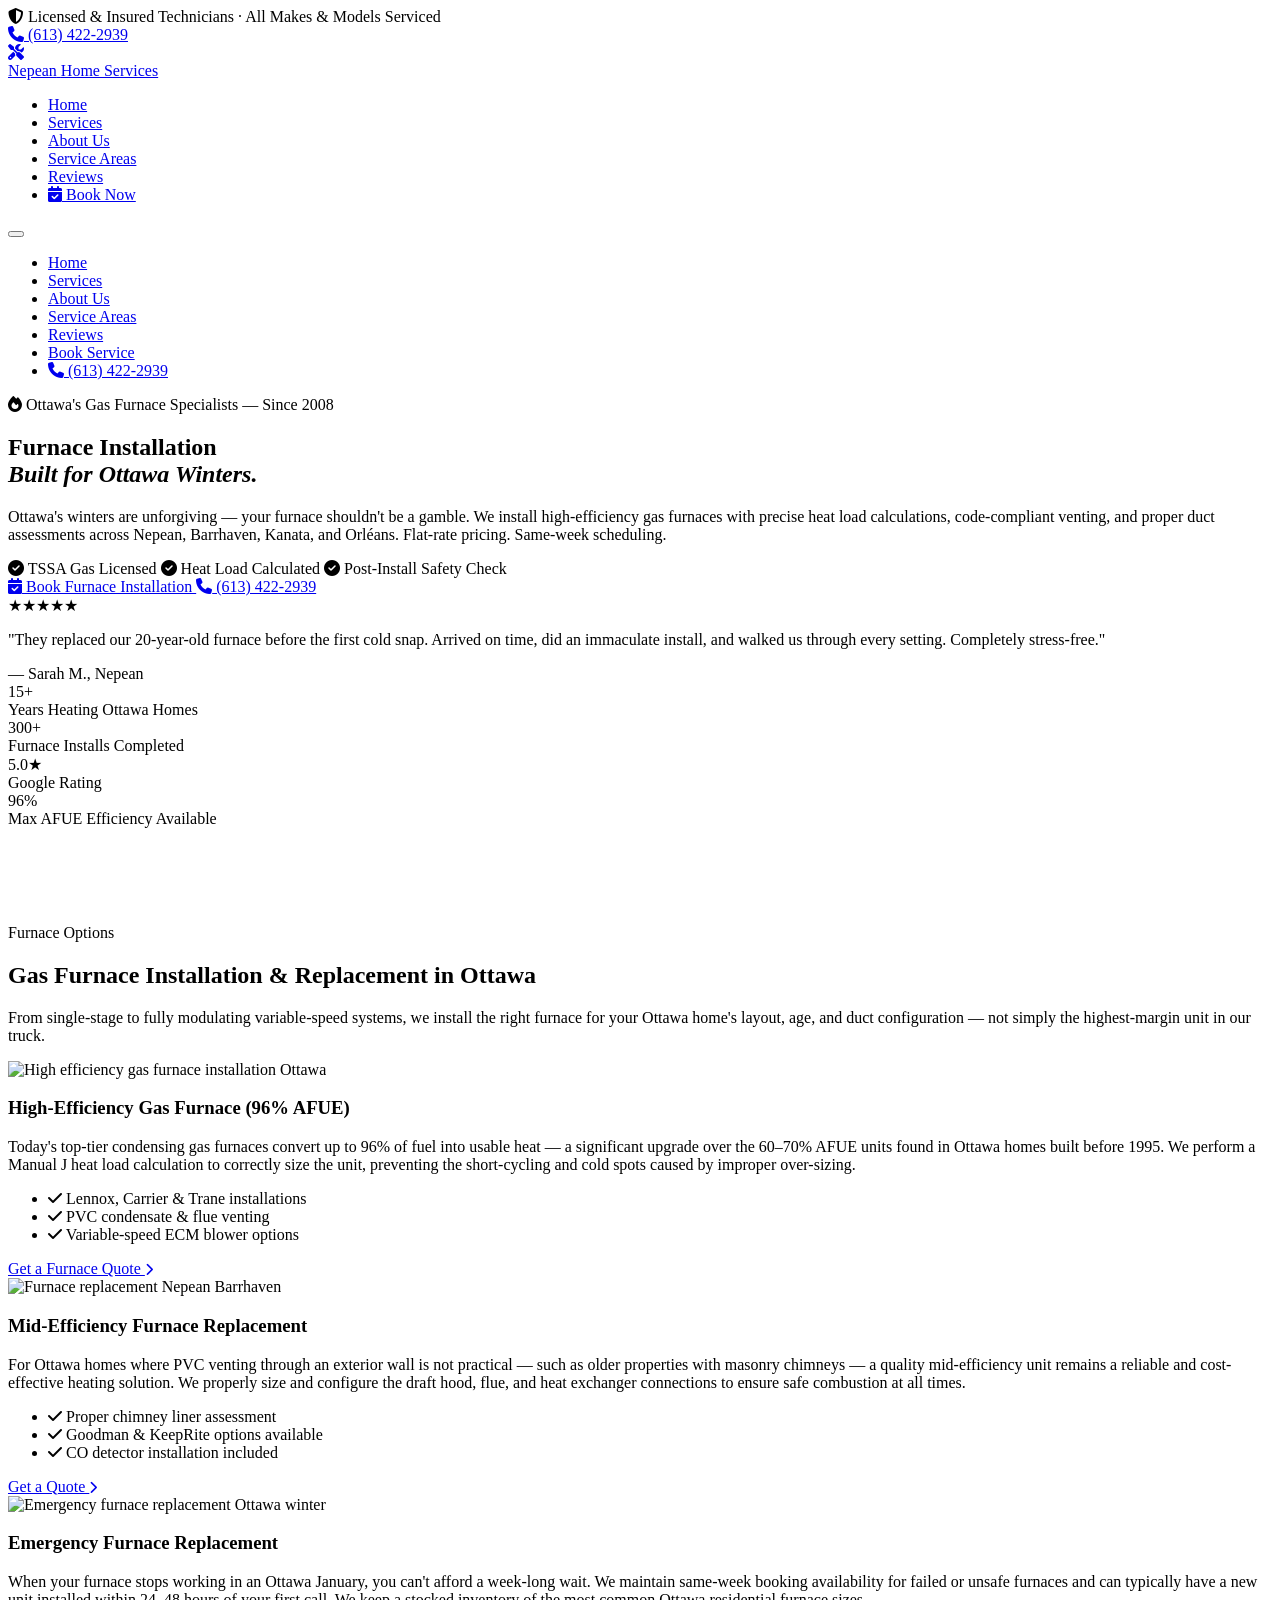
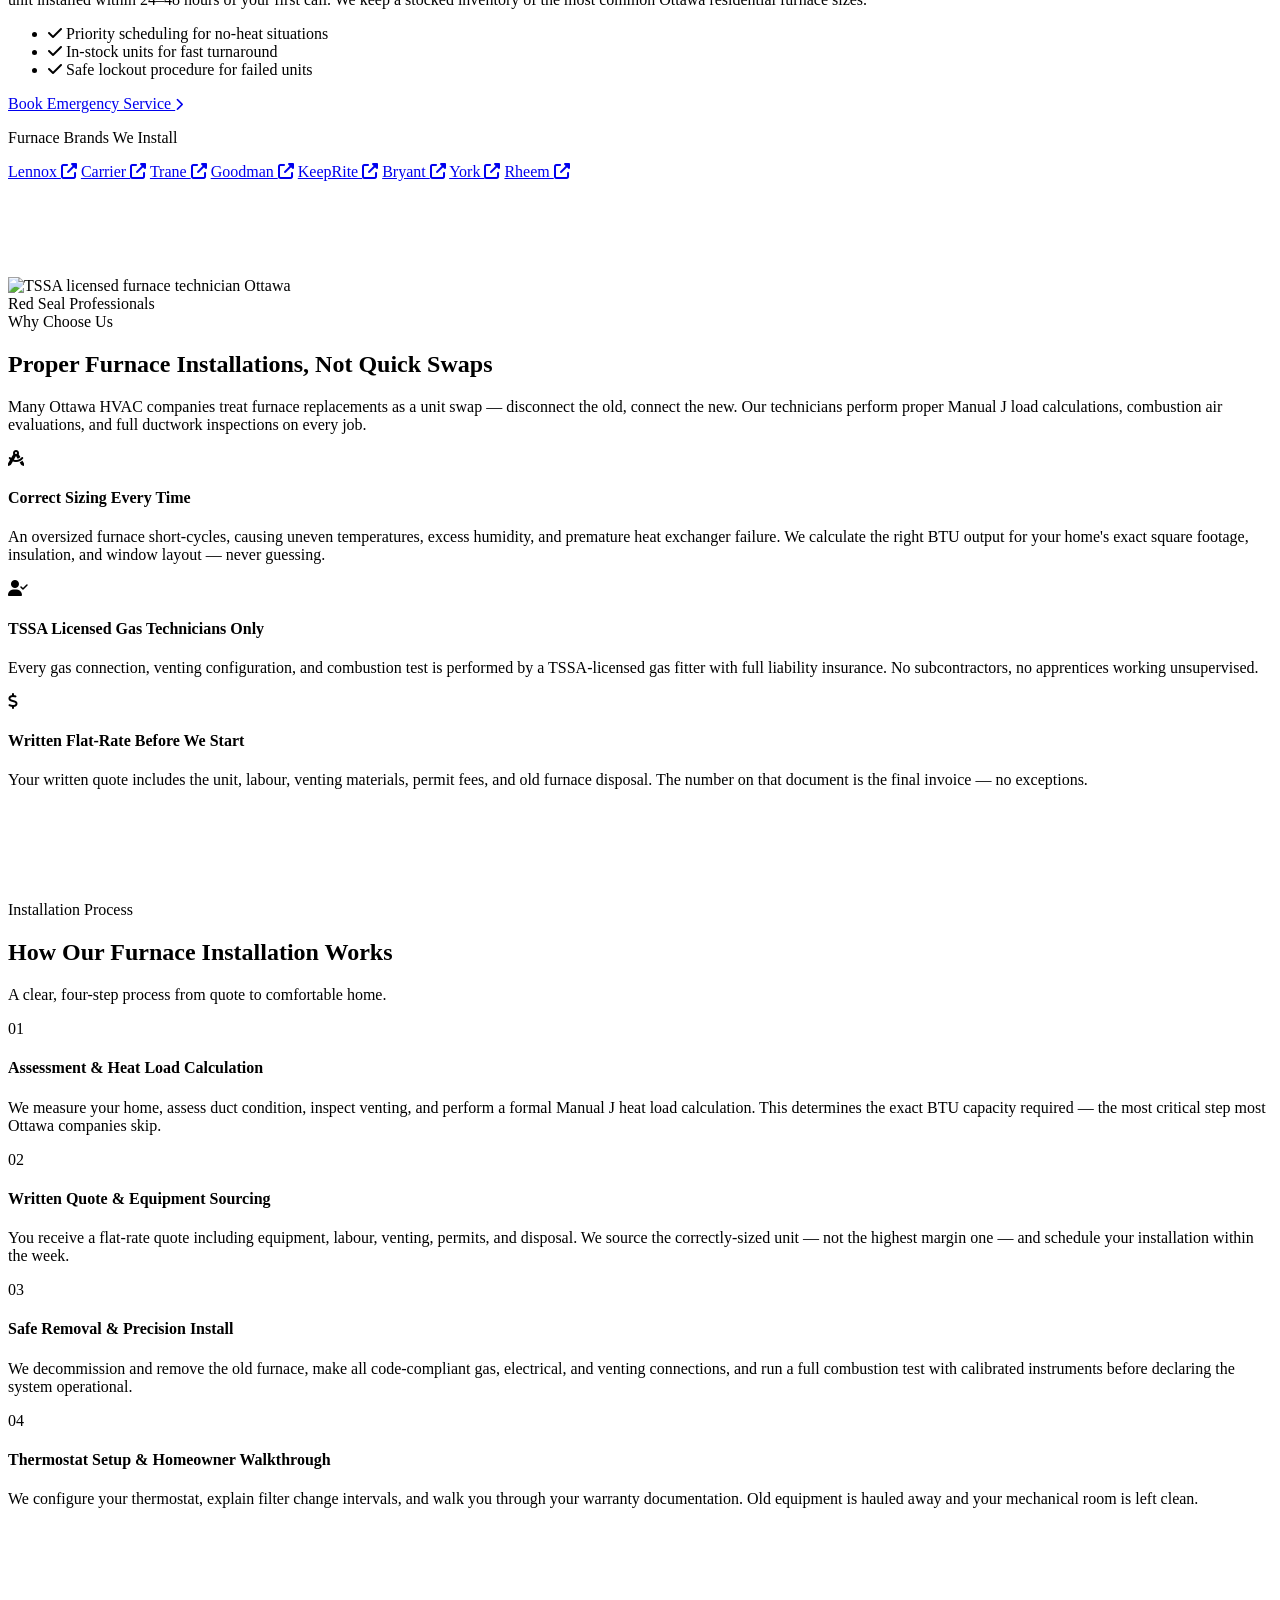
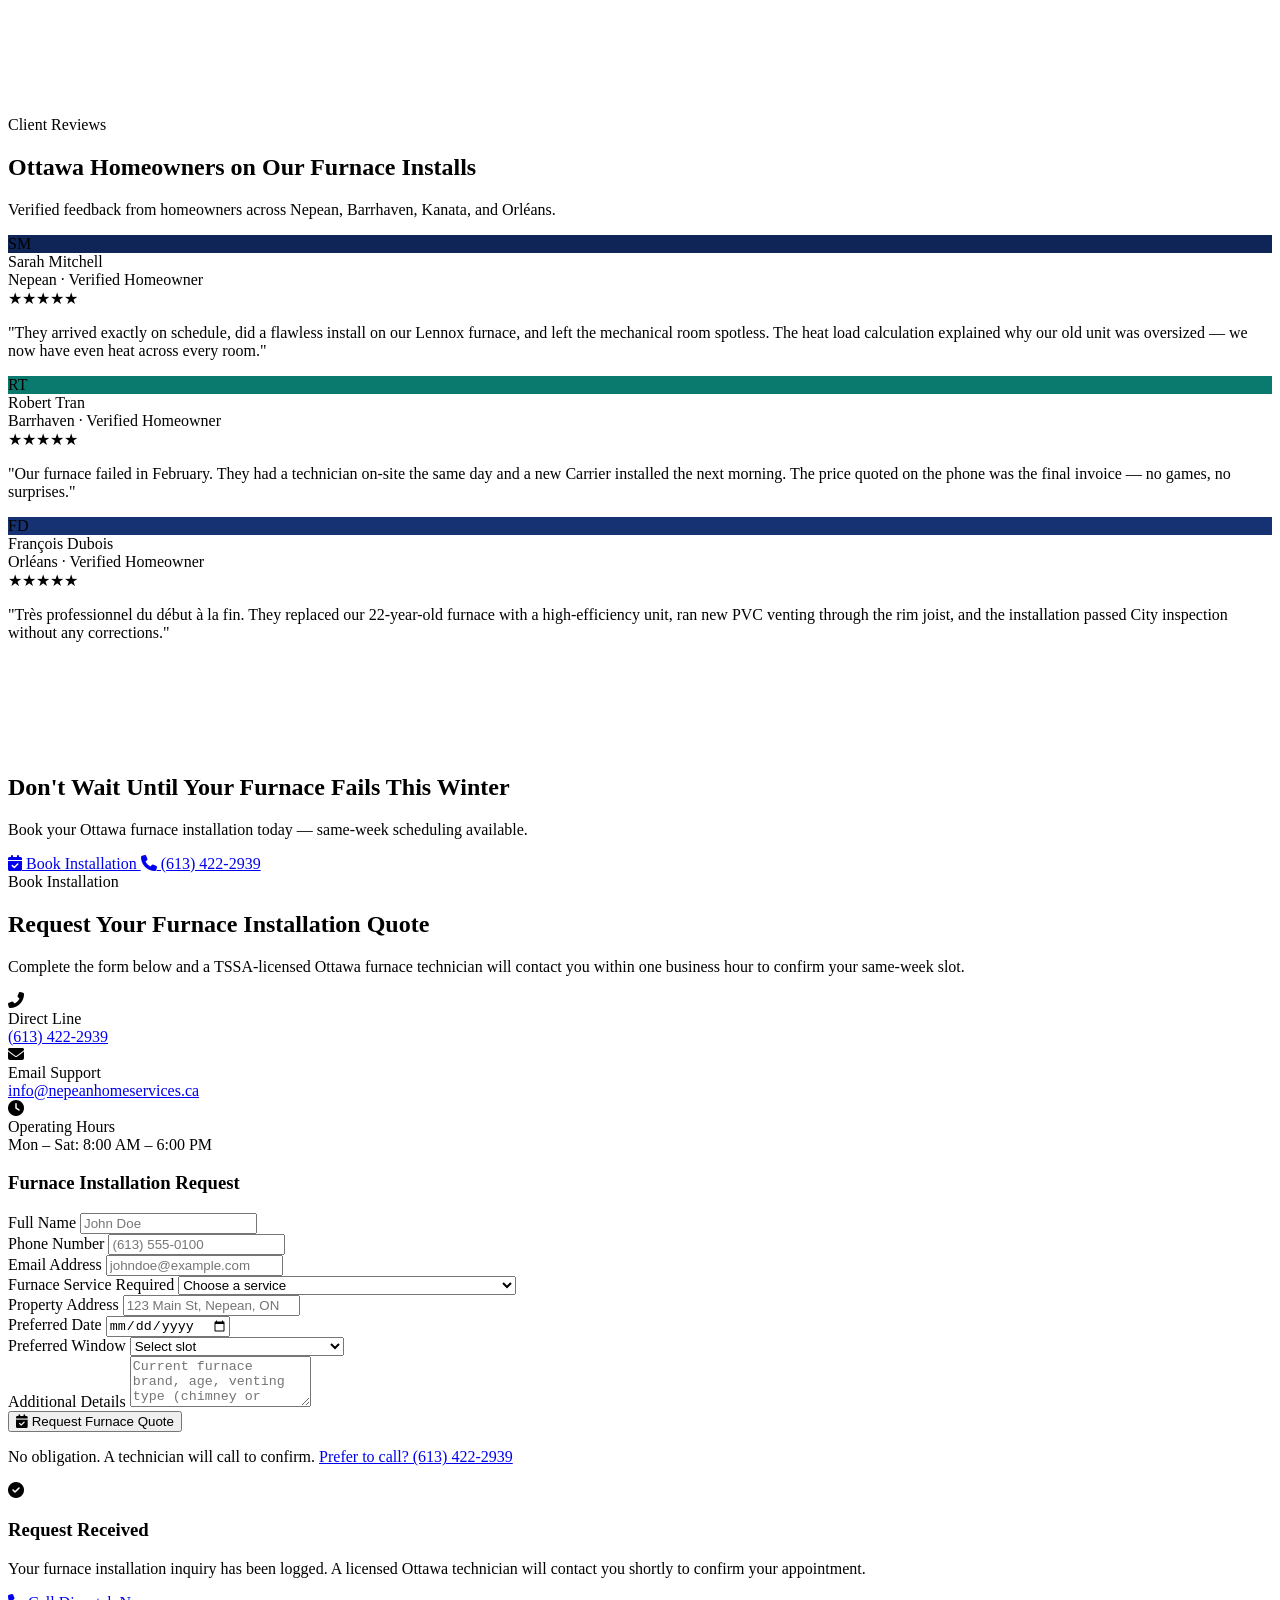
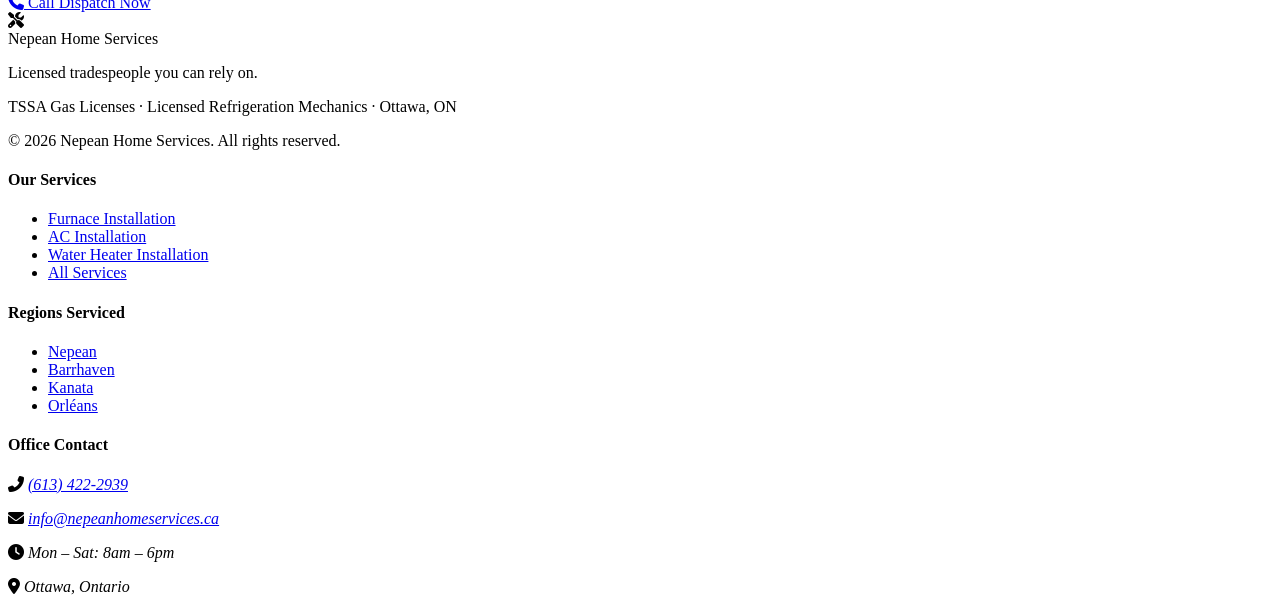
==== balls/assets/services/furnace-installation.html @ e46ca881 "Add files via upload" ====
<!DOCTYPE html>
<html lang="en">
<head>
  <meta charset="UTF-8">
  <meta name="viewport" content="width=device-width, initial-scale=1.0">
  <title>Furnace Installation Ottawa | Gas Furnace Replacement – Nepean Home Services</title>
  <meta name="description" content="Professional furnace installation and replacement in Ottawa. High-efficiency gas furnace installs by TSSA-licensed technicians. Same-week service in Nepean, Barrhaven, Kanata & Orléans. Call (613) 422-2939.">
  <meta name="keywords" content="furnace installation Ottawa, gas furnace replacement Nepean, new furnace Ottawa, furnace install Barrhaven, furnace Kanata, high efficiency furnace Ottawa, TSSA gas technician Ottawa, furnace replacement cost Ottawa">
  <meta name="robots" content="index, follow">
  <meta name="author" content="Nepean Home Services">
  <meta name="geo.region" content="CA-ON">
  <meta name="geo.placename" content="Ottawa">
  <meta property="og:title" content="Furnace Installation Ottawa | Nepean Home Services">
  <meta property="og:description" content="High-efficiency gas furnace installation by TSSA-licensed technicians. Serving Nepean, Barrhaven, Kanata & Orléans. Call (613) 422-2939.">
  <meta property="og:type" content="website">
  <meta property="og:locale" content="en_CA">
  <link rel="canonical" href="https://www.nepeanhomeservices.ca/furnace-installation">
  <link rel="preconnect" href="https://fonts.googleapis.com">
  <link rel="preconnect" href="https://fonts.gstatic.com" crossorigin>
  <link href="https://fonts.googleapis.com/css2?family=DM+Serif+Display:ital@0;1&family=DM+Sans:wght@400;500;700;900&display=swap" rel="stylesheet">
  <link rel="stylesheet" href="https://cdnjs.cloudflare.com/ajax/libs/font-awesome/6.4.0/css/all.min.css">
  <link rel="stylesheet" href="/assets/css/style.css">
  <script type="application/ld+json">
  {
    "@context": "https://schema.org",
    "@type": "Service",
    "name": "Furnace Installation Ottawa",
    "provider": {
      "@type": "HVACBusiness",
      "name": "Nepean Home Services",
      "telephone": "+1-613-422-2939",
      "url": "https://www.nepeanhomeservices.ca",
      "address": {
        "@type": "PostalAddress",
        "addressLocality": "Ottawa",
        "addressRegion": "ON",
        "addressCountry": "CA"
      }
    },
    "serviceType": "Furnace Installation",
    "areaServed": ["Nepean", "Barrhaven", "Kanata", "Orléans", "Ottawa"],
    "description": "High-efficiency gas furnace installation and replacement by TSSA-licensed technicians serving Ottawa and surrounding areas."
  }
  </script>
</head>
<body>

  <!-- TOP BAR -->
  <div class="topbar">
    <div class="container">
      <div class="topbar-info-group">
        <span><i class="fas fa-shield-alt"></i> Licensed & Insured Technicians</span>
        <span>·</span>
        <span>All Makes & Models Serviced</span>
      </div>
      <a href="tel:6134222939" class="topbar-phone"><i class="fas fa-phone"></i> (613) 422-2939</a>
    </div>
  </div>

  <!-- HEADER -->
  <header id="header">
    <div class="container header-inner">
      <a href="index.html" class="logo">
        <div class="logo-mark"><i class="fas fa-tools"></i></div>
        <div class="logo-text">
          <span class="logo-name">Nepean</span>
          <span class="logo-sub">Home Services</span>
        </div>
      </a>
      <nav id="nav">
        <ul class="nav-links">
          <li><a href="index.html">Home</a></li>
          <li><a href="index.html#services">Services</a></li>
          <li><a href="index.html#why-us">About Us</a></li>
          <li><a href="index.html#areas">Service Areas</a></li>
          <li><a href="index.html#reviews">Reviews</a></li>
          <li><a href="#contact" class="nav-cta"><i class="fas fa-calendar-check"></i> Book Now</a></li>
        </ul>
      </nav>
      <button class="hamburger" id="hamburger" aria-label="Toggle menu">
        <span></span><span style="margin: 4px 0;"></span><span></span>
      </button>
    </div>
  </header>

  <!-- MOBILE NAV DRAWER -->
  <div class="mobile-drawer" id="mobileDrawer">
    <ul>
      <li><a href="index.html" class="drawer-link">Home</a></li>
      <li><a href="index.html#services" class="drawer-link">Services</a></li>
      <li><a href="index.html#why-us" class="drawer-link">About Us</a></li>
      <li><a href="index.html#areas" class="drawer-link">Service Areas</a></li>
      <li><a href="index.html#reviews" class="drawer-link">Reviews</a></li>
      <li><a href="#contact" class="drawer-link drawer-cta">Book Service</a></li>
      <li><a href="tel:6134222939" class="drawer-link drawer-phone"><i class="fas fa-phone"></i> (613) 422-2939</a></li>
    </ul>
  </div>
  <div class="drawer-overlay" id="drawerOverlay"></div>

  <!-- HERO -->
  <section class="hero" id="home">
    <div class="container">
      <div class="hero-inner">
        <div class="hero-content">
          <div class="hero-badge">
            <i class="fas fa-fire"></i> Ottawa's Gas Furnace Specialists — Since 2008
          </div>
          <h1 class="hero-title">
            Furnace Installation<br>
            <em>Built for Ottawa Winters.</em>
          </h1>
          <p class="hero-sub">
            Ottawa's winters are unforgiving — your furnace shouldn't be a gamble. We install high-efficiency gas furnaces with precise heat load calculations, code-compliant venting, and proper duct assessments across Nepean, Barrhaven, Kanata, and Orléans. Flat-rate pricing. Same-week scheduling.
          </p>
          <div class="hero-trust">
            <span><i class="fas fa-check-circle"></i> TSSA Gas Licensed</span>
            <span><i class="fas fa-check-circle"></i> Heat Load Calculated</span>
            <span><i class="fas fa-check-circle"></i> Post-Install Safety Check</span>
          </div>
          <div class="hero-btns">
            <a href="#contact" class="btn btn-primary">
              <i class="fas fa-calendar-check"></i> Book Furnace Installation
            </a>
            <a href="tel:6134222939" class="btn btn-outline">
              <i class="fas fa-phone"></i> (613) 422-2939
            </a>
          </div>
        </div>
        <div class="hero-visual">
          <div class="hero-placard">
            <div class="placard-stars">★★★★★</div>
            <p class="placard-quote">"They replaced our 20-year-old furnace before the first cold snap. Arrived on time, did an immaculate install, and walked us through every setting. Completely stress-free."</p>
            <div class="placard-author">— Sarah M., Nepean</div>
          </div>
        </div>
      </div>
    </div>
  </section>

  <!-- STATS STRIP -->
  <div class="stats-strip">
    <div class="container">
      <div class="stats-row">
        <div class="stat-item">
          <div class="stat-big">15<span>+</span></div>
          <div class="stat-label">Years Heating Ottawa Homes</div>
        </div>
        <div class="stat-item">
          <div class="stat-big">300<span>+</span></div>
          <div class="stat-label">Furnace Installs Completed</div>
        </div>
        <div class="stat-item">
          <div class="stat-big">5.0<span>★</span></div>
          <div class="stat-label">Google Rating</div>
        </div>
        <div class="stat-item">
          <div class="stat-big">96<span>%</span></div>
          <div class="stat-label">Max AFUE Efficiency Available</div>
        </div>
      </div>
    </div>
  </div>

  <!-- WHAT WE INSTALL -->
  <section class="services" id="services" style="padding: 6rem 0;">
    <div class="container">
      <div class="section-header center">
        <span class="section-label">Furnace Options</span>
        <h2>Gas Furnace Installation & Replacement in Ottawa</h2>
        <p>From single-stage to fully modulating variable-speed systems, we install the right furnace for your Ottawa home's layout, age, and duct configuration — not simply the highest-margin unit in our truck.</p>
      </div>
      <div class="services-grid">

        <div class="service-card">
          <div class="service-card-img">
            <img src="https://images.unsplash.com/photo-1621905252507-b354bc25edac?auto=format&fit=crop&w=600&q=80" alt="High efficiency gas furnace installation Ottawa">
          </div>
          <div class="service-card-body">
            <h3>High-Efficiency Gas Furnace (96% AFUE)</h3>
            <p>Today's top-tier condensing gas furnaces convert up to 96% of fuel into usable heat — a significant upgrade over the 60–70% AFUE units found in Ottawa homes built before 1995. We perform a Manual J heat load calculation to correctly size the unit, preventing the short-cycling and cold spots caused by improper over-sizing.</p>
            <ul class="sc-list">
              <li><i class="fas fa-check"></i> Lennox, Carrier & Trane installations</li>
              <li><i class="fas fa-check"></i> PVC condensate & flue venting</li>
              <li><i class="fas fa-check"></i> Variable-speed ECM blower options</li>
            </ul>
            <a href="#contact" class="sc-cta">Get a Furnace Quote <i class="fas fa-chevron-right" style="font-size: 0.8rem;"></i></a>
          </div>
        </div>

        <div class="service-card">
          <div class="service-card-img">
            <img src="https://images.unsplash.com/photo-1581092918056-0c4c3acd3789?auto=format&fit=crop&w=600&q=80" alt="Furnace replacement Nepean Barrhaven">
          </div>
          <div class="service-card-body">
            <h3>Mid-Efficiency Furnace Replacement</h3>
            <p>For Ottawa homes where PVC venting through an exterior wall is not practical — such as older properties with masonry chimneys — a quality mid-efficiency unit remains a reliable and cost-effective heating solution. We properly size and configure the draft hood, flue, and heat exchanger connections to ensure safe combustion at all times.</p>
            <ul class="sc-list">
              <li><i class="fas fa-check"></i> Proper chimney liner assessment</li>
              <li><i class="fas fa-check"></i> Goodman & KeepRite options available</li>
              <li><i class="fas fa-check"></i> CO detector installation included</li>
            </ul>
            <a href="#contact" class="sc-cta">Get a Quote <i class="fas fa-chevron-right" style="font-size: 0.8rem;"></i></a>
          </div>
        </div>

        <div class="service-card">
          <div class="service-card-img">
            <img src="https://images.unsplash.com/photo-1558618666-fcd25c85cd64?auto=format&fit=crop&w=600&q=80" alt="Emergency furnace replacement Ottawa winter">
          </div>
          <div class="service-card-body">
            <h3>Emergency Furnace Replacement</h3>
            <p>When your furnace stops working in an Ottawa January, you can't afford a week-long wait. We maintain same-week booking availability for failed or unsafe furnaces and can typically have a new unit installed within 24–48 hours of your first call. We keep a stocked inventory of the most common Ottawa residential furnace sizes.</p>
            <ul class="sc-list">
              <li><i class="fas fa-check"></i> Priority scheduling for no-heat situations</li>
              <li><i class="fas fa-check"></i> In-stock units for fast turnaround</li>
              <li><i class="fas fa-check"></i> Safe lockout procedure for failed units</li>
            </ul>
            <a href="#contact" class="sc-cta">Book Emergency Service <i class="fas fa-chevron-right" style="font-size: 0.8rem;"></i></a>
          </div>
        </div>

      </div>

      <div class="brands-section">
        <p class="brands-label">Furnace Brands We Install</p>
        <div class="brands-grid">
          <a href="https://www.lennox.com" target="_blank" rel="noopener" class="brand-link">Lennox <i class="fas fa-external-link-alt"></i></a>
          <a href="https://www.carrier.com" target="_blank" rel="noopener" class="brand-link">Carrier <i class="fas fa-external-link-alt"></i></a>
          <a href="https://www.trane.com" target="_blank" rel="noopener" class="brand-link">Trane <i class="fas fa-external-link-alt"></i></a>
          <a href="https://www.goodmanmfg.com" target="_blank" rel="noopener" class="brand-link">Goodman <i class="fas fa-external-link-alt"></i></a>
          <a href="https://www.keeprite.com" target="_blank" rel="noopener" class="brand-link">KeepRite <i class="fas fa-external-link-alt"></i></a>
          <a href="https://www.bryant.com" target="_blank" rel="noopener" class="brand-link">Bryant <i class="fas fa-external-link-alt"></i></a>
          <a href="https://www.york.com" target="_blank" rel="noopener" class="brand-link">York <i class="fas fa-external-link-alt"></i></a>
          <a href="https://www.rheem.com" target="_blank" rel="noopener" class="brand-link">Rheem <i class="fas fa-external-link-alt"></i></a>
        </div>
      </div>
    </div>
  </section>

  <!-- WHY US -->
  <section class="why-us" id="why-us">
    <div class="container why-grid">
      <div class="why-visual">
        <img src="https://images.unsplash.com/photo-1581092921461-eab62e97a780?auto=format&fit=crop&w=800&q=80" alt="TSSA licensed furnace technician Ottawa">
        <div class="why-tag-overlay">Red Seal Professionals</div>
      </div>
      <div class="why-content">
        <div class="section-header">
          <span class="section-label">Why Choose Us</span>
          <h2>Proper Furnace Installations, Not Quick Swaps</h2>
          <p>Many Ottawa HVAC companies treat furnace replacements as a unit swap — disconnect the old, connect the new. Our technicians perform proper Manual J load calculations, combustion air evaluations, and full ductwork inspections on every job.</p>
        </div>
        <div class="why-list">
          <div class="why-item">
            <div class="wi-icon"><i class="fas fa-drafting-compass"></i></div>
            <div class="wi-body">
              <h4>Correct Sizing Every Time</h4>
              <p>An oversized furnace short-cycles, causing uneven temperatures, excess humidity, and premature heat exchanger failure. We calculate the right BTU output for your home's exact square footage, insulation, and window layout — never guessing.</p>
            </div>
          </div>
          <div class="why-item">
            <div class="wi-icon"><i class="fas fa-user-check"></i></div>
            <div class="wi-body">
              <h4>TSSA Licensed Gas Technicians Only</h4>
              <p>Every gas connection, venting configuration, and combustion test is performed by a TSSA-licensed gas fitter with full liability insurance. No subcontractors, no apprentices working unsupervised.</p>
            </div>
          </div>
          <div class="why-item">
            <div class="wi-icon"><i class="fas fa-dollar-sign"></i></div>
            <div class="wi-body">
              <h4>Written Flat-Rate Before We Start</h4>
              <p>Your written quote includes the unit, labour, venting materials, permit fees, and old furnace disposal. The number on that document is the final invoice — no exceptions.</p>
            </div>
          </div>
        </div>
      </div>
    </div>
  </section>

  <!-- PROCESS -->
  <section class="process" id="process" style="padding: 6rem 0; background: var(--off-white); border-top: 4px solid var(--navy); border-bottom: 4px solid var(--navy);">
    <div class="container">
      <div class="section-header center">
        <span class="section-label">Installation Process</span>
        <h2>How Our Furnace Installation Works</h2>
        <p>A clear, four-step process from quote to comfortable home.</p>
      </div>
      <div class="process-steps">
        <div class="process-step">
          <div class="ps-num">01</div>
          <h4>Assessment & Heat Load Calculation</h4>
          <p>We measure your home, assess duct condition, inspect venting, and perform a formal Manual J heat load calculation. This determines the exact BTU capacity required — the most critical step most Ottawa companies skip.</p>
        </div>
        <div class="process-step">
          <div class="ps-num">02</div>
          <h4>Written Quote & Equipment Sourcing</h4>
          <p>You receive a flat-rate quote including equipment, labour, venting, permits, and disposal. We source the correctly-sized unit — not the highest margin one — and schedule your installation within the week.</p>
        </div>
        <div class="process-step">
          <div class="ps-num">03</div>
          <h4>Safe Removal & Precision Install</h4>
          <p>We decommission and remove the old furnace, make all code-compliant gas, electrical, and venting connections, and run a full combustion test with calibrated instruments before declaring the system operational.</p>
        </div>
        <div class="process-step">
          <div class="ps-num">04</div>
          <h4>Thermostat Setup & Homeowner Walkthrough</h4>
          <p>We configure your thermostat, explain filter change intervals, and walk you through your warranty documentation. Old equipment is hauled away and your mechanical room is left clean.</p>
        </div>
      </div>
    </div>
  </section>

  <!-- REVIEWS -->
  <section class="reviews" id="reviews" style="padding: 6rem 0; background: var(--white);">
    <div class="container">
      <div class="section-header center">
        <span class="section-label">Client Reviews</span>
        <h2>Ottawa Homeowners on Our Furnace Installs</h2>
        <p>Verified feedback from homeowners across Nepean, Barrhaven, Kanata, and Orléans.</p>
      </div>
      <div class="reviews-grid">
        <div class="review-card">
          <div class="rc-top">
            <div class="rc-avatar" style="background:#0f2557;">SM</div>
            <div class="rc-info">
              <div class="rc-name">Sarah Mitchell</div>
              <div class="rc-meta">Nepean · Verified Homeowner</div>
            </div>
            <div class="rc-stars">★★★★★</div>
          </div>
          <p class="rc-text">"They arrived exactly on schedule, did a flawless install on our Lennox furnace, and left the mechanical room spotless. The heat load calculation explained why our old unit was oversized — we now have even heat across every room."</p>
        </div>
        <div class="review-card">
          <div class="rc-top">
            <div class="rc-avatar" style="background:#0a7a6e;">RT</div>
            <div class="rc-info">
              <div class="rc-name">Robert Tran</div>
              <div class="rc-meta">Barrhaven · Verified Homeowner</div>
            </div>
            <div class="rc-stars">★★★★★</div>
          </div>
          <p class="rc-text">"Our furnace failed in February. They had a technician on-site the same day and a new Carrier installed the next morning. The price quoted on the phone was the final invoice — no games, no surprises."</p>
        </div>
        <div class="review-card">
          <div class="rc-top">
            <div class="rc-avatar" style="background:#163272;">FD</div>
            <div class="rc-info">
              <div class="rc-name">François Dubois</div>
              <div class="rc-meta">Orléans · Verified Homeowner</div>
            </div>
            <div class="rc-stars">★★★★★</div>
          </div>
          <p class="rc-text">"Très professionnel du début à la fin. They replaced our 22-year-old furnace with a high-efficiency unit, ran new PVC venting through the rim joist, and the installation passed City inspection without any corrections."</p>
        </div>
      </div>
    </div>
  </section>

  <!-- CTA BAND -->
  <div class="cta-band">
    <div class="container cta-band-inner">
      <div class="ctab-text">
        <h2>Don't Wait Until Your Furnace Fails This Winter</h2>
        <p>Book your Ottawa furnace installation today — same-week scheduling available.</p>
      </div>
      <div class="ctab-btns">
        <a href="#contact" class="btn btn-white">
          <i class="fas fa-calendar-check"></i> Book Installation
        </a>
        <a href="tel:6134222939" class="btn btn-outline-white">
          <i class="fas fa-phone"></i> (613) 422-2939
        </a>
      </div>
    </div>
  </div>

  <!-- CONTACT FORM -->
  <section class="contact" id="contact">
    <div class="container contact-grid">
      <div class="contact-info">
        <div class="section-header">
          <span class="section-label">Book Installation</span>
          <h2>Request Your Furnace Installation Quote</h2>
          <p>Complete the form below and a TSSA-licensed Ottawa furnace technician will contact you within one business hour to confirm your same-week slot.</p>
        </div>
        <div class="ci-cards">
          <div class="ci-card">
            <div class="cic-icon"><i class="fas fa-phone-alt"></i></div>
            <div>
              <div class="cic-label">Direct Line</div>
              <a href="tel:6134222939" class="cic-value">(613) 422-2939</a>
            </div>
          </div>
          <div class="ci-card">
            <div class="cic-icon teal"><i class="fas fa-envelope"></i></div>
            <div>
              <div class="cic-label">Email Support</div>
              <a href="mailto:info@nepeanhomeservices.ca" class="cic-value">info@nepeanhomeservices.ca</a>
            </div>
          </div>
          <div class="ci-card">
            <div class="cic-icon"><i class="fas fa-clock"></i></div>
            <div>
              <div class="cic-label">Operating Hours</div>
              <div class="cic-value">Mon – Sat: 8:00 AM – 6:00 PM</div>
            </div>
          </div>
        </div>
      </div>

      <div class="contact-form-wrap">
        <form class="contact-form" id="contactForm" novalidate>
          <h3>Furnace Installation Request</h3>
          <div class="form-row">
            <div class="form-group">
              <label for="name">Full Name</label>
              <input type="text" id="name" name="name" placeholder="John Doe" required>
            </div>
            <div class="form-group">
              <label for="phone">Phone Number</label>
              <input type="tel" id="phone" name="phone" placeholder="(613) 555-0100" required>
            </div>
          </div>
          <div class="form-group">
            <label for="email">Email Address</label>
            <input type="email" id="email" name="email" placeholder="johndoe@example.com" required>
          </div>
          <div class="form-group">
            <label for="service">Furnace Service Required</label>
            <select id="service" name="service" required>
              <option value="" disabled selected>Choose a service</option>
              <option>High-Efficiency Gas Furnace Installation (96% AFUE)</option>
              <option>Mid-Efficiency Furnace Replacement</option>
              <option>Emergency Furnace Replacement</option>
              <option>Furnace Sizing Assessment Only</option>
              <option>Furnace Safety Inspection</option>
            </select>
          </div>
          <div class="form-group">
            <label for="address">Property Address</label>
            <input type="text" id="address" name="address" placeholder="123 Main St, Nepean, ON" required>
          </div>
          <div class="form-row">
            <div class="form-group">
              <label for="preferred-date">Preferred Date</label>
              <input type="date" id="preferred-date" name="preferred-date" required>
            </div>
            <div class="form-group">
              <label for="preferred-time">Preferred Window</label>
              <select id="preferred-time" name="preferred-time" required>
                <option value="" disabled selected>Select slot</option>
                <option>Morning (8:00 AM – 12:00 PM)</option>
                <option>Afternoon (12:00 PM – 4:00 PM)</option>
                <option>Evening (4:00 PM – 6:00 PM)</option>
              </select>
            </div>
          </div>
          <div class="form-group">
            <label for="message">Additional Details</label>
            <textarea id="message" name="message" rows="3" placeholder="Current furnace brand, age, venting type (chimney or PVC), home size, or any duct access concerns..."></textarea>
          </div>
          <button type="submit" class="btn btn-primary btn-full">
            <i class="fas fa-calendar-check"></i> Request Furnace Quote
          </button>
          <p class="form-note">No obligation. A technician will call to confirm. <a href="tel:6134222939">Prefer to call? (613) 422-2939</a></p>
        </form>
        <div class="form-success" id="formSuccess">
          <div class="fs-icon"><i class="fas fa-check-circle"></i></div>
          <h3>Request Received</h3>
          <p>Your furnace installation inquiry has been logged. A licensed Ottawa technician will contact you shortly to confirm your appointment.</p>
          <a href="tel:6134222939" class="btn btn-primary"><i class="fas fa-phone"></i> Call Dispatch Now</a>
        </div>
      </div>
    </div>
  </section>

  <!-- FOOTER -->
  <footer>
    <div class="container footer-inner">
      <div class="footer-brand">
        <div class="footer-logo">
          <div class="logo-mark"><i class="fas fa-tools"></i></div>
          <div class="logo-text">
            <span class="logo-name">Nepean</span>
            <span class="logo-sub">Home Services</span>
          </div>
        </div>
        <p class="footer-tagline">Licensed tradespeople you can rely on.</p>
        <p class="footer-cert">TSSA Gas Licenses · Licensed Refrigeration Mechanics · Ottawa, ON</p>
        <p class="footer-copy">&copy; 2026 Nepean Home Services. All rights reserved.</p>
      </div>
      <div class="footer-col">
        <h4>Our Services</h4>
        <ul>
          <li><a href="furnace-installation.html">Furnace Installation</a></li>
          <li><a href="ac-installation.html">AC Installation</a></li>
          <li><a href="water-heater-installation.html">Water Heater Installation</a></li>
          <li><a href="index.html#services">All Services</a></li>
        </ul>
      </div>
      <div class="footer-col">
        <h4>Regions Serviced</h4>
        <ul>
          <li><a href="index.html#areas">Nepean</a></li>
          <li><a href="index.html#areas">Barrhaven</a></li>
          <li><a href="index.html#areas">Kanata</a></li>
          <li><a href="index.html#areas">Orléans</a></li>
        </ul>
      </div>
      <div class="footer-col">
        <h4>Office Contact</h4>
        <address>
          <p><i class="fas fa-phone-alt"></i> <a href="tel:6134222939">(613) 422-2939</a></p>
          <p><i class="fas fa-envelope"></i> <a href="mailto:info@nepeanhomeservices.ca">info@nepeanhomeservices.ca</a></p>
          <p><i class="fas fa-clock"></i> Mon – Sat: 8am – 6pm</p>
          <p><i class="fas fa-map-marker-alt"></i> Ottawa, Ontario</p>
        </address>
      </div>
    </div>
  </footer>

  <a href="tel:6134222939" class="sticky-call" id="stickyCall">
    <i class="fas fa-phone"></i>
    <span>(613) 422-2939</span>
  </a>

  <script>
    document.addEventListener('DOMContentLoaded', () => {
      const hamburger = document.getElementById('hamburger');
      const mobileDrawer = document.getElementById('mobileDrawer');
      const drawerOverlay = document.getElementById('drawerOverlay');
      function openDrawer() { mobileDrawer.classList.add('open'); drawerOverlay.classList.add('open'); document.body.style.overflow = 'hidden'; }
      function closeDrawer() { mobileDrawer.classList.remove('open'); drawerOverlay.classList.remove('open'); document.body.style.overflow = ''; }
      hamburger.addEventListener('click', () => mobileDrawer.classList.contains('open') ? closeDrawer() : openDrawer());
      drawerOverlay.addEventListener('click', closeDrawer);
      document.querySelectorAll('.drawer-link').forEach(link => link.addEventListener('click', closeDrawer));

      document.querySelectorAll('a[href^="#"]').forEach(anchor => {
        anchor.addEventListener('click', e => {
          const target = document.querySelector(anchor.getAttribute('href'));
          if (!target) return;
          e.preventDefault();
          const header = document.getElementById('header');
          const offset = header ? header.offsetHeight + 15 : 85;
          window.scrollTo({ top: target.getBoundingClientRect().top + window.scrollY - offset, behavior: 'auto' });
        });
      });

      const contactForm = document.getElementById('contactForm');
      const formSuccess = document.getElementById('formSuccess');
      if (contactForm) {
        const dateInput = document.getElementById('preferred-date');
        if (dateInput) dateInput.setAttribute('min', new Date().toISOString().split('T')[0]);
        contactForm.addEventListener('submit', (e) => {
          e.preventDefault();
          const requiredFields = contactForm.querySelectorAll('[required]');
          let isValid = true;
          requiredFields.forEach(field => {
            field.style.borderColor = 'var(--navy)';
            if (!field.value.trim()) { field.style.borderColor = '#ef4444'; isValid = false; }
          });
          if (!isValid) return;
          const submitBtn = contactForm.querySelector('button[type="submit"]');
          submitBtn.disabled = true;
          submitBtn.innerHTML = 'Sending...';
          setTimeout(() => { contactForm.classList.add('hidden'); formSuccess.classList.add('show'); }, 400);
        });
        contactForm.querySelectorAll('input, select, textarea').forEach(field => {
          field.addEventListener('blur', () => {
            if (field.hasAttribute('required') && !field.value.trim()) field.style.borderColor = '#ef4444';
            else field.style.borderColor = 'var(--navy)';
          });
        });
      }

      const stickyCall = document.getElementById('stickyCall');
      if (stickyCall) {
        window.addEventListener('scroll', () => {
          const contactSec = document.getElementById('contact');
          const contactTop = contactSec ? contactSec.offsetTop : Infinity;
          stickyCall.style.display = (window.scrollY > 450 && window.scrollY < (contactTop - 250)) ? 'flex' : 'none';
        }, { passive: true });
      }
    });
  </script>
</body>
</html>
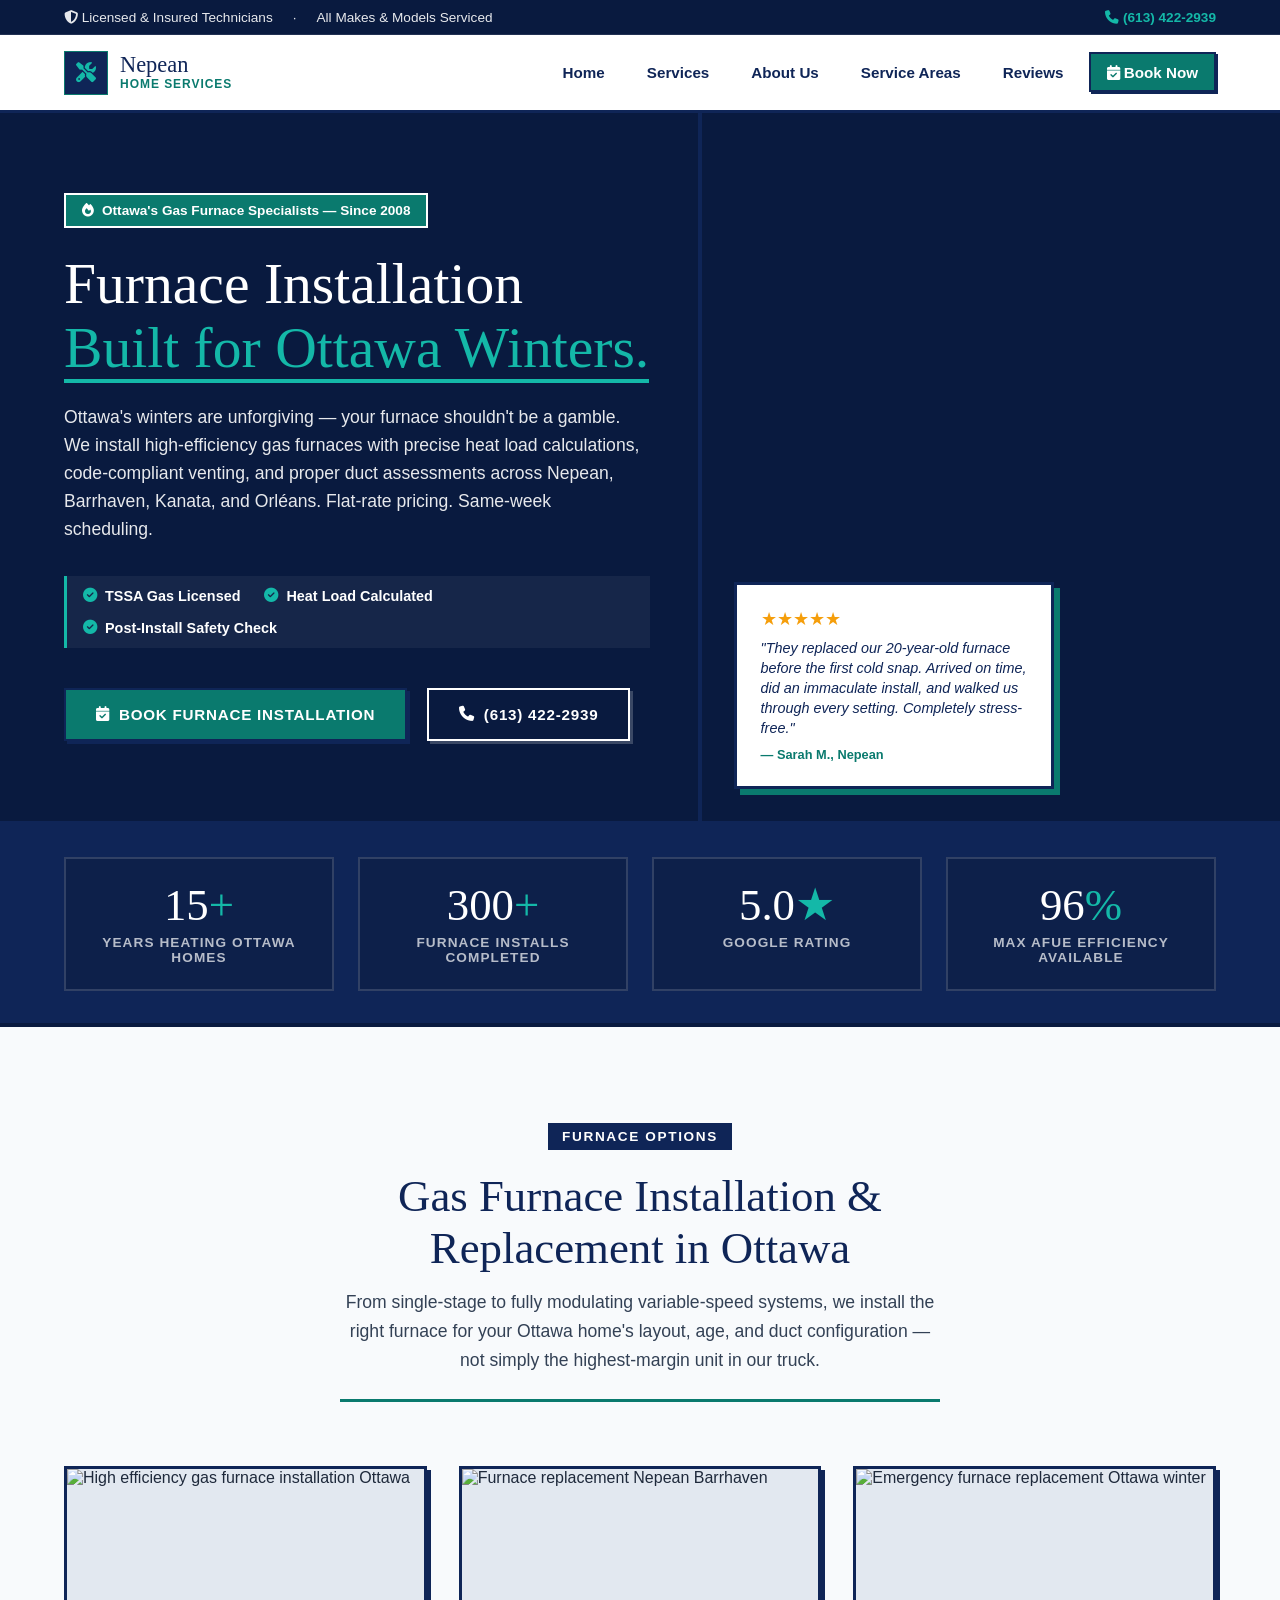
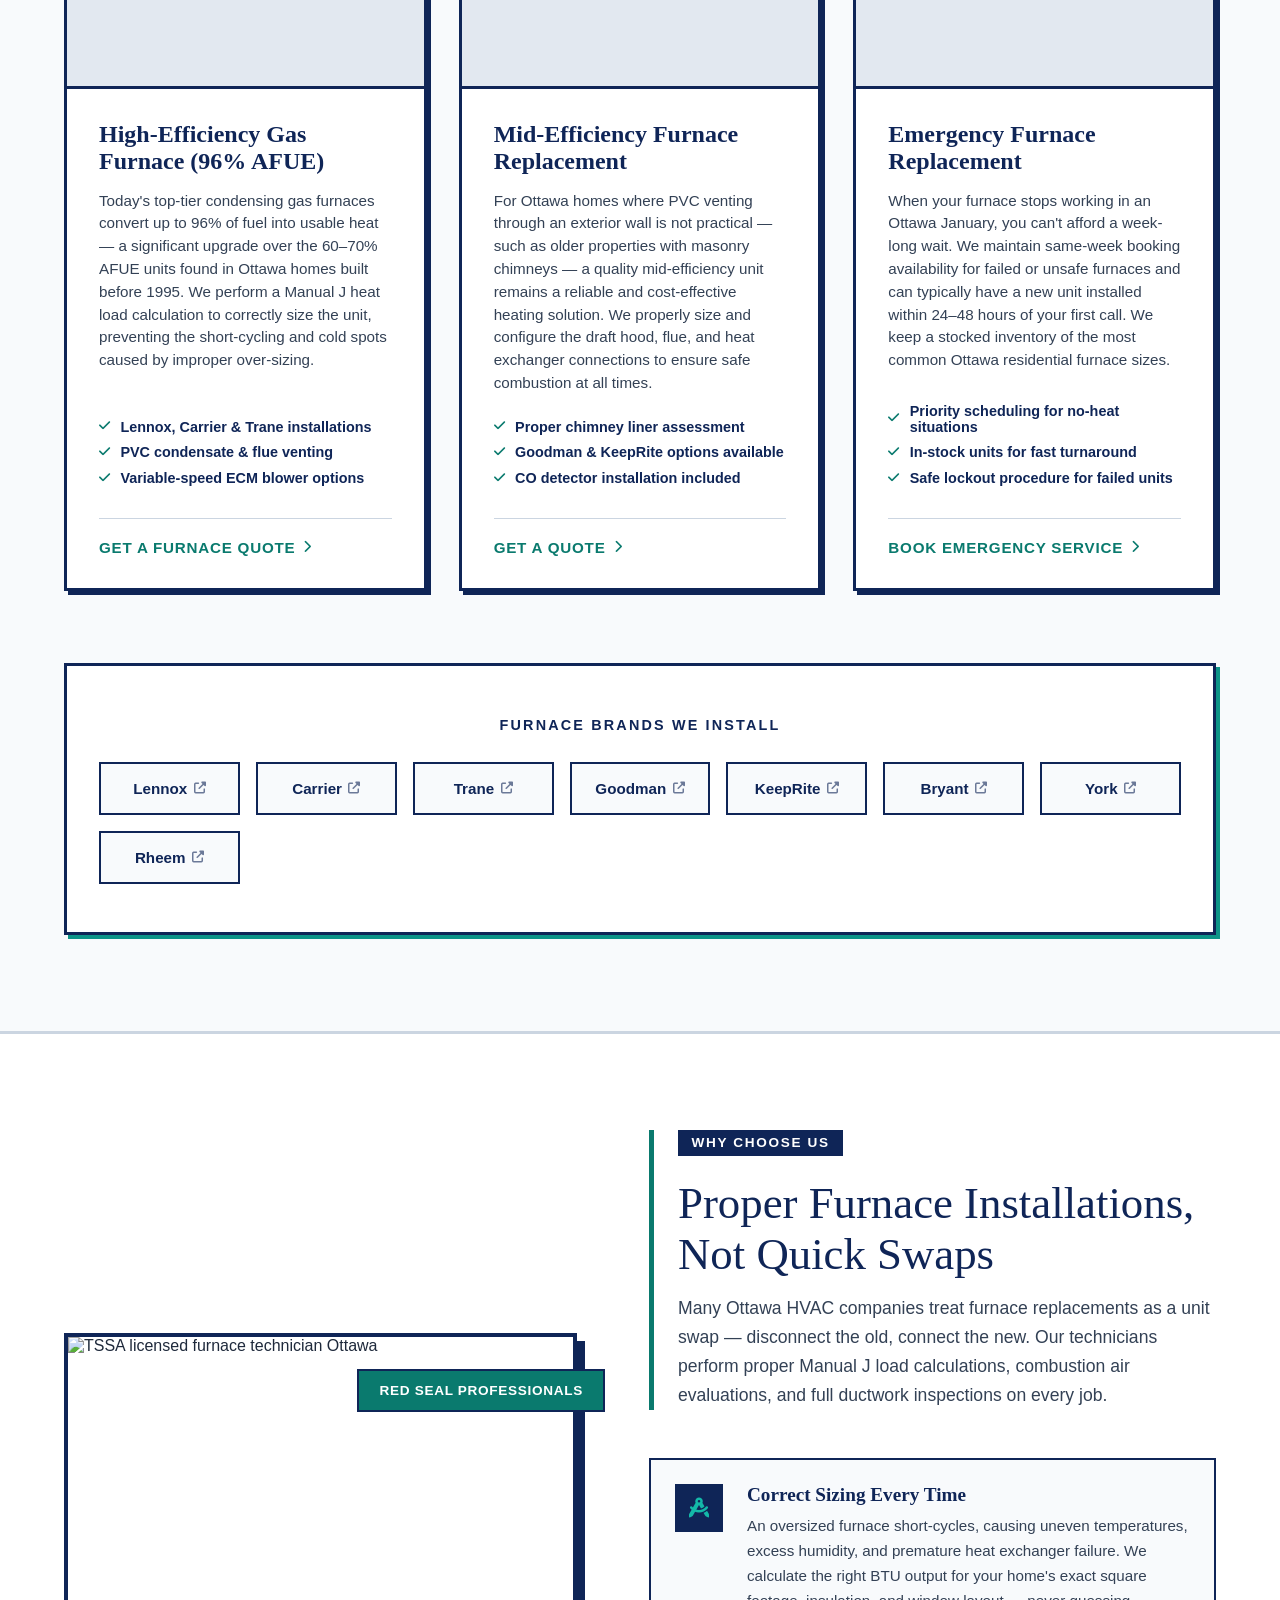
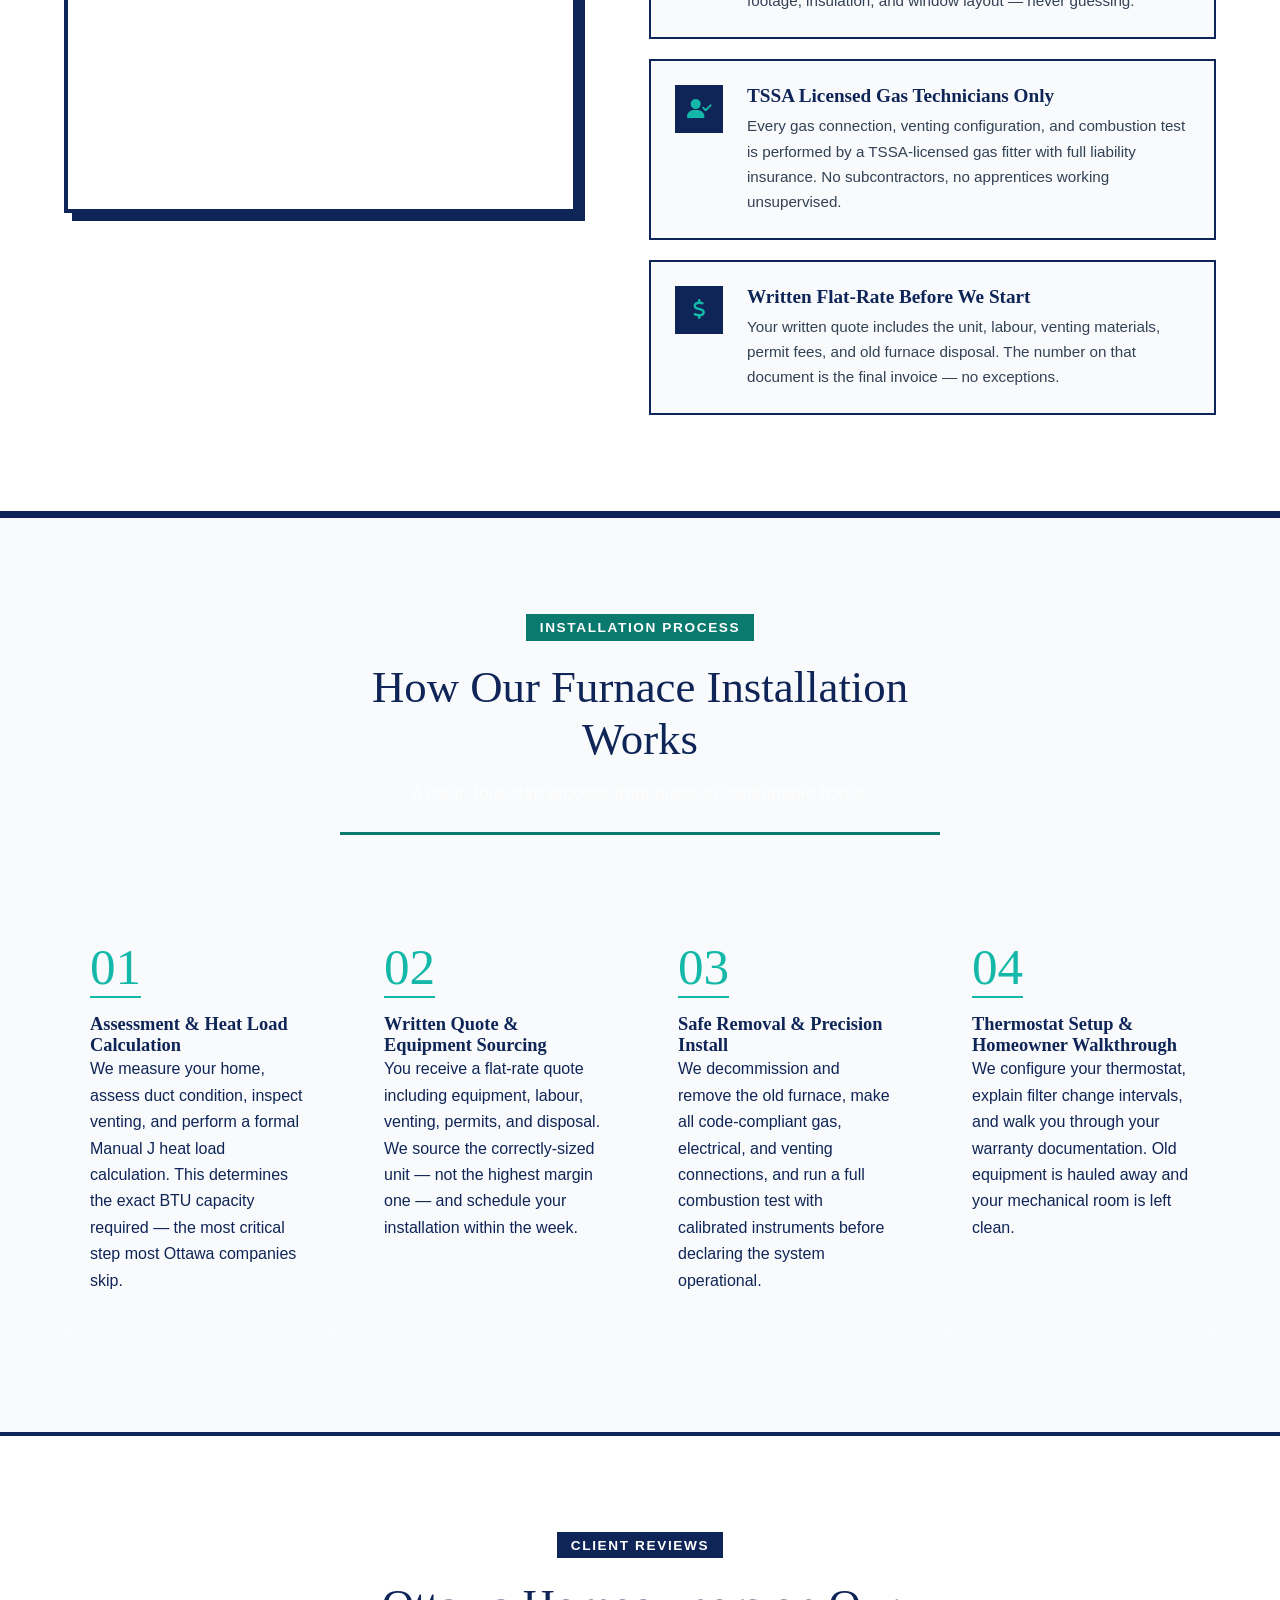
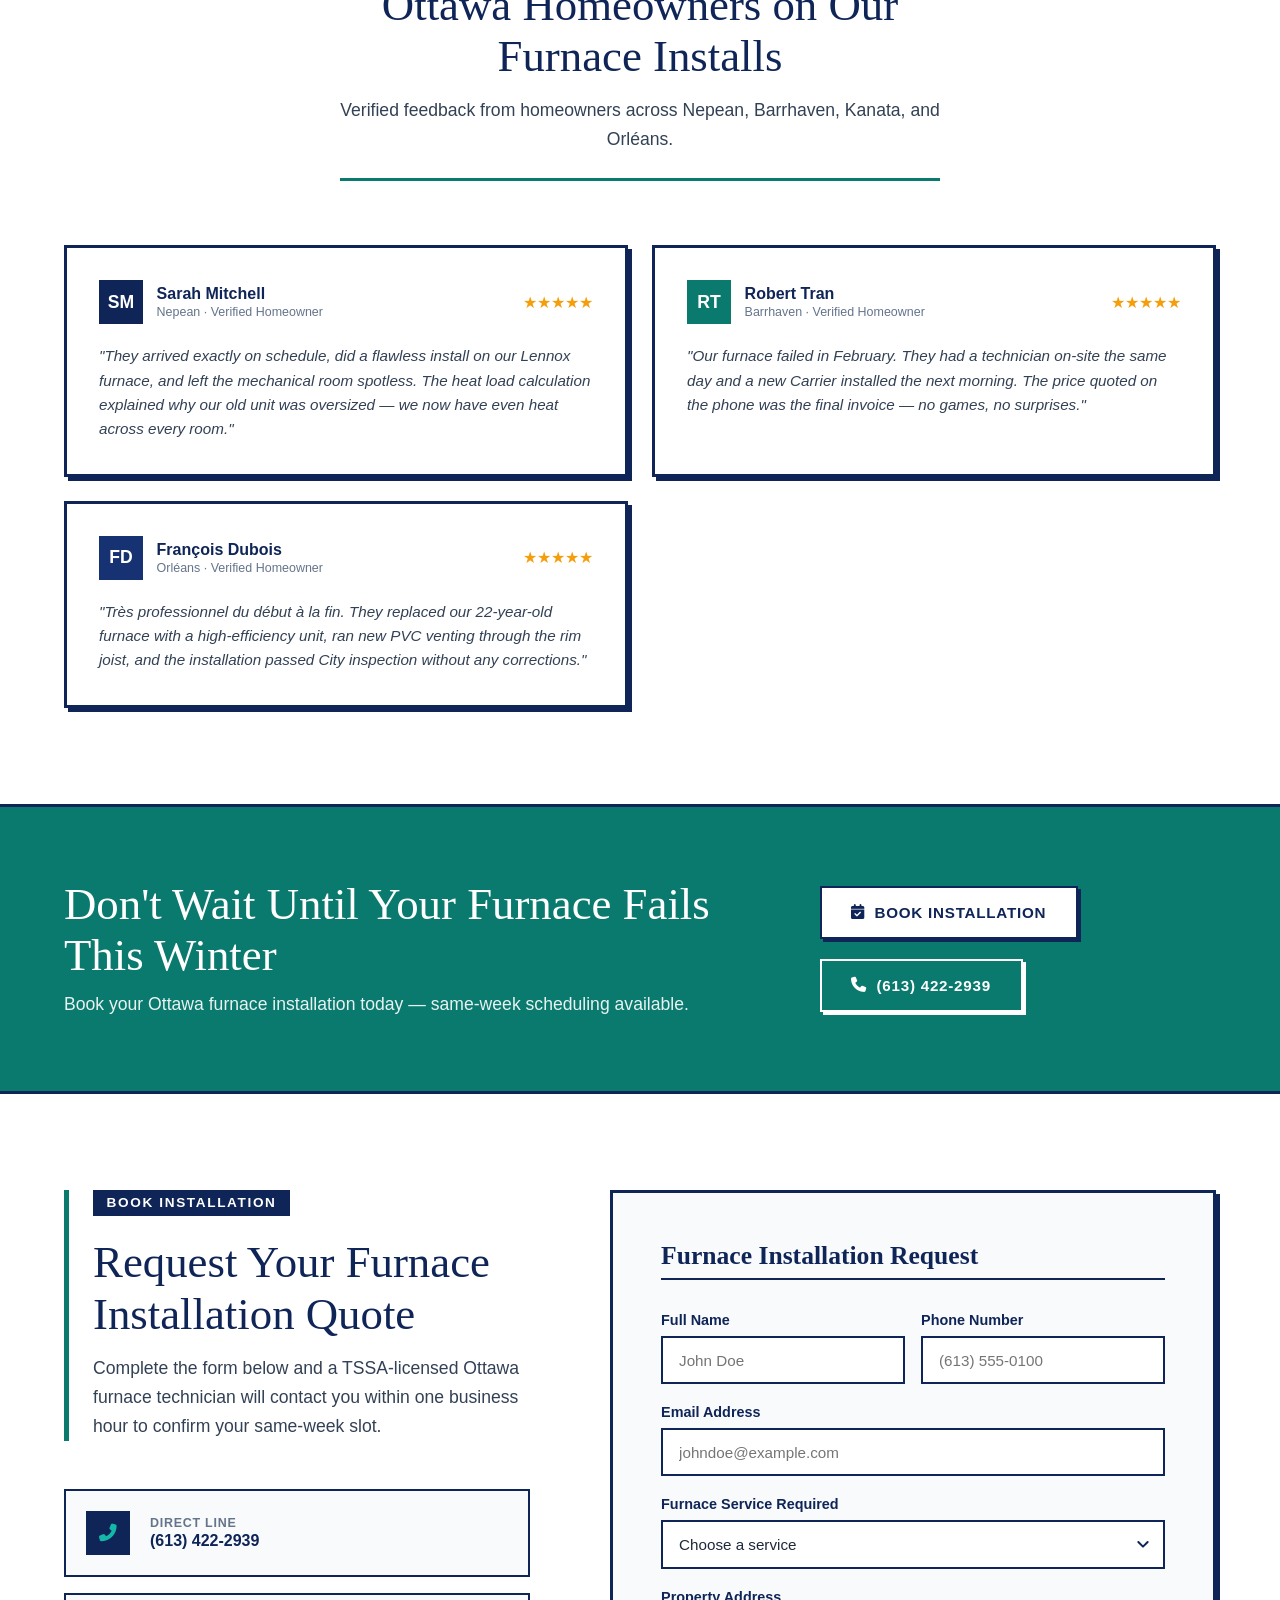
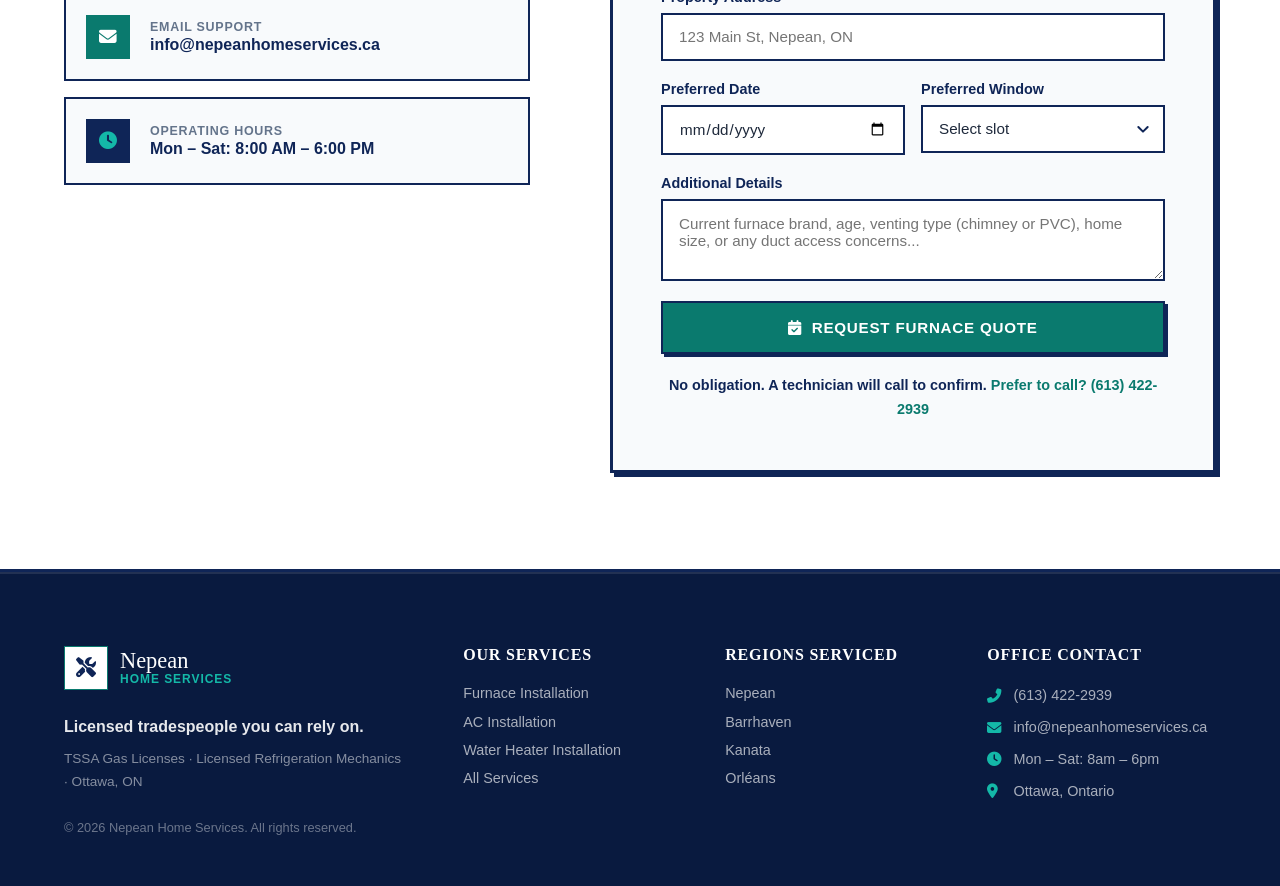
==== commit ae0ce255: "Update furnace-installation.html" ====
--- a/balls/assets/services/furnace-installation.html
+++ b/balls/assets/services/furnace-installation.html
@@ -19,7 +19,7 @@
   <link rel="preconnect" href="https://fonts.gstatic.com" crossorigin>
   <link href="https://fonts.googleapis.com/css2?family=DM+Serif+Display:ital@0;1&family=DM+Sans:wght@400;500;700;900&display=swap" rel="stylesheet">
   <link rel="stylesheet" href="https://cdnjs.cloudflare.com/ajax/libs/font-awesome/6.4.0/css/all.min.css">
-  <link rel="stylesheet" href="/assets/css/style.css">
+  <link rel="stylesheet" href="../css/style.css">
   <script type="application/ld+json">
   {
     "@context": "https://schema.org",
--- a/balls/assets/css/style.css
+++ b/balls/assets/css/style.css
@@ -0,0 +1,1298 @@
+    /* ============================================================
+       NEPEAN HOME SERVICES — styles.css
+       Strict, High-Contrast, Sharp Rectangular Aesthetic
+       ============================================================ */
+
+    *, *::before, *::after { 
+      box-sizing: border-box; 
+      margin: 0; 
+      padding: 0; 
+    }
+
+    :root {
+      --navy:      #0f2557;
+      --navy-dark: #091a3f;
+      --navy-mid:  #163272;
+      --teal:      #0a7a6e;
+      --teal-dark: #05544b;
+      --teal-light:#14b8a8;
+      --white:     #ffffff;
+      --off-white: #f8fafc;
+      --gray-50:   #f1f5f9;
+      --gray-100:  #e2e8f0;
+      --gray-200:  #cbd5e1;
+      --gray-500:  #64748b;
+      --gray-700:  #334155;
+      --text:      #1e293b;
+
+      /* STRICT FLAT RETRO-TECHNICAL STYLE (NO ROUNDED CORNERS, NO GLOWS) */
+      --radius-sm: 0px;
+      --radius:    0px;
+      --radius-lg: 0px;
+      
+      /* Solid Offset Shadows instead of blurry AI template glows */
+      --block-shadow: 4px 4px 0px #0f2557;
+      --block-shadow-teal: 4px 4px 0px #0d9488;
+      --block-shadow-large: 8px 8px 0px #0f2557;
+    }
+
+    html { 
+      scroll-behavior: smooth; 
+    }
+
+    body {
+      font-family: 'DM Sans', sans-serif;
+      color: var(--text);
+      background: var(--white);
+      overflow-x: hidden;
+      -webkit-font-smoothing: antialiased;
+    }
+
+    h1, h2, h3, h4 { 
+      font-family: 'DM Serif Display', serif; 
+      line-height: 1.15; 
+      font-weight: 400;
+    }
+    
+    p { 
+      line-height: 1.65; 
+    }
+    
+    a { 
+      text-decoration: none; 
+      color: inherit; 
+    }
+    
+    img { 
+      display: block; 
+      width: 100%;
+      height: auto;
+      object-fit: cover;
+    }
+    
+    ul { 
+      list-style: none; 
+    }
+    
+    address { 
+      font-style: normal; 
+    }
+
+    .container {
+      width: 100%;
+      max-width: 1200px;
+      margin: 0 auto;
+      padding: 0 24px;
+    }
+
+    /* ── TYPOGRAPHY SCALE ── */
+    h1 { font-size: clamp(2.5rem, 5.5vw, 4.2rem); }
+    h2 { font-size: clamp(1.8rem, 3.8vw, 2.8rem); }
+    h3 { font-size: 1.45rem; font-weight: bold; }
+    h4 { font-size: 1.15rem; font-weight: bold; }
+
+    /* ── BUTTONS (STRICTLY RECTANGULAR, BOLD BORDERS) ── */
+    .btn {
+      display: inline-flex;
+      align-items: center;
+      gap: .6rem;
+      padding: 1rem 1.85rem;
+      border-radius: 0;
+      font-family: 'DM Sans', sans-serif;
+      font-weight: 700;
+      font-size: 0.95rem;
+      text-transform: uppercase;
+      letter-spacing: 0.05em;
+      cursor: pointer;
+      border: 2px solid var(--navy);
+      white-space: nowrap;
+    }
+    
+    .btn-primary {
+      background: var(--teal);
+      color: var(--white);
+      border-color: var(--navy);
+      box-shadow: 3px 3px 0px var(--navy);
+    }
+    .btn-primary:hover {
+      background: var(--teal-dark);
+      transform: translate(1px, 1px);
+      box-shadow: 2px 2px 0px var(--navy);
+    }
+
+    .btn-outline {
+      background: transparent;
+      color: var(--white);
+      border-color: var(--white);
+      box-shadow: 3px 3px 0px rgba(255, 255, 255, 0.2);
+    }
+    .btn-outline:hover {
+      background: rgba(255, 255, 255, 0.1);
+      transform: translate(1px, 1px);
+      box-shadow: 2px 2px 0px rgba(255, 255, 255, 0.2);
+    }
+
+    .btn-white {
+      background: var(--white);
+      color: var(--navy);
+      border-color: var(--navy);
+      box-shadow: 3px 3px 0px var(--navy);
+    }
+    .btn-white:hover {
+      background: var(--off-white);
+      transform: translate(1px, 1px);
+      box-shadow: 2px 2px 0px var(--navy);
+    }
+
+    .btn-outline-white {
+      background: transparent;
+      color: var(--white);
+      border-color: var(--white);
+      box-shadow: 3px 3px 0px var(--white);
+    }
+    .btn-outline-white:hover {
+      background: rgba(255,255,255,.1);
+      transform: translate(1px, 1px);
+      box-shadow: 2px 2px 0px var(--white);
+    }
+
+    .btn-full { 
+      width: 100%; 
+      justify-content: center; 
+    }
+
+    /* ── SECTION HEADER ── */
+    .section-header { 
+      max-width: 720px; 
+      border-left: 5px solid var(--teal);
+      padding-left: 1.5rem;
+      margin-bottom: 3rem;
+    }
+    .section-header.center { 
+      text-align: center; 
+      margin: 0 auto 4rem; 
+      border-left: none;
+      border-bottom: 3px solid var(--teal);
+      padding-left: 0;
+      padding-bottom: 1.5rem;
+      max-width: 600px;
+    }
+    .section-label {
+      display: inline-block;
+      font-size: .85rem;
+      font-weight: 700;
+      text-transform: uppercase;
+      letter-spacing: .12em;
+      color: var(--white);
+      background: var(--navy);
+      padding: .35rem .85rem;
+      margin-bottom: .85rem;
+    }
+    .section-header h2 { 
+      color: var(--navy); 
+      margin-top: 0.5rem;
+      margin-bottom: .85rem; 
+    }
+    .section-header p { 
+      color: var(--gray-700); 
+      font-size: 1.1rem; 
+    }
+
+    /* ============================================================
+       TOP BAR
+       ============================================================ */
+    .topbar {
+      background: var(--navy-dark);
+      color: rgba(255,255,255,.9);
+      font-size: .85rem;
+      font-weight: 500;
+      padding: .6rem 0;
+      border-bottom: 1px solid rgba(255, 255, 255, 0.1);
+    }
+    .topbar .container { 
+      display: flex; 
+      align-items: center; 
+      justify-content: space-between; 
+      flex-wrap: wrap; 
+      gap: .5rem; 
+    }
+    .topbar-info-group {
+      display: flex;
+      gap: 1.25rem;
+    }
+    .topbar-phone { 
+      color: var(--teal-light); 
+      font-weight: 700; 
+    }
+    .topbar-phone:hover { 
+      text-decoration: underline; 
+    }
+
+    /* ============================================================
+       HEADER
+       ============================================================ */
+    #header {
+      position: sticky;
+      top: 0;
+      z-index: 900;
+      background: var(--white);
+      border-bottom: 3px solid var(--navy);
+    }
+
+    .header-inner {
+      display: flex;
+      align-items: center;
+      justify-content: space-between;
+      height: 75px;
+    }
+
+    .logo { 
+      display: flex; 
+      align-items: center; 
+      gap: .75rem; 
+    }
+    .logo-mark {
+      width: 44px; 
+      height: 44px;
+      background: var(--navy);
+      display: flex; 
+      align-items: center; 
+      justify-content: center;
+      color: var(--teal-light);
+      font-size: 1.25rem;
+      border: 1px solid var(--teal);
+    }
+    .logo-name { 
+      display: block; 
+      font-family: 'DM Serif Display', serif; 
+      font-size: 1.4rem; 
+      color: var(--navy); 
+      line-height: 1; 
+    }
+    .logo-sub  { 
+      display: block; 
+      font-size: .75rem; 
+      font-weight: 700; 
+      color: var(--teal); 
+      letter-spacing: .08em; 
+      text-transform: uppercase; 
+    }
+
+    .nav-links { 
+      display: flex; 
+      align-items: center; 
+      gap: .5rem; 
+    }
+    .nav-links a {
+      padding: .6rem 1rem;
+      font-size: .95rem;
+      font-weight: 700;
+      color: var(--navy);
+      border: 1px solid transparent;
+    }
+    .nav-links a:hover { 
+      background: var(--gray-50); 
+      border-color: var(--navy);
+    }
+    .nav-cta {
+      background: var(--teal) !important;
+      color: var(--white) !important;
+      border: 2px solid var(--navy) !important;
+      font-weight: 700 !important;
+      box-shadow: 2px 2px 0px var(--navy);
+    }
+    .nav-cta:hover { 
+      background: var(--teal-dark) !important; 
+    }
+
+    .hamburger {
+      display: none;
+      flex-direction: column;
+      gap: 5px;
+      background: none;
+      border: 2px solid var(--navy);
+      cursor: pointer;
+      padding: 8px;
+    }
+    .hamburger span {
+      display: block;
+      width: 20px; 
+      height: 3px;
+      background: var(--navy);
+    }
+
+    /* ── MOBILE DRAWER ── */
+    .mobile-drawer {
+      position: fixed;
+      top: 0; 
+      right: 0;
+      width: 300px; 
+      height: 100%;
+      background: var(--white);
+      z-index: 1000;
+      padding: 5rem 1.5rem 2rem;
+      transform: translateX(100%);
+      transition: transform 0.2s ease-in-out;
+      border-left: 4px solid var(--navy);
+    }
+    .mobile-drawer.open { 
+      transform: translateX(0); 
+    }
+    .mobile-drawer ul { 
+      display: flex; 
+      flex-direction: column; 
+      gap: .5rem; 
+    }
+    .drawer-link {
+      display: block;
+      padding: 1rem;
+      font-size: 1.1rem;
+      font-weight: 700;
+      color: var(--navy);
+      border: 1px solid var(--gray-200);
+    }
+    .drawer-link:hover { 
+      background: var(--gray-50); 
+      border-color: var(--navy);
+    }
+    .drawer-cta { 
+      background: var(--teal); 
+      color: var(--white); 
+      border: 2px solid var(--navy); 
+      text-align: center; 
+    }
+    .drawer-phone { 
+      background: var(--navy); 
+      color: var(--white); 
+      text-align: center; 
+    }
+
+    .drawer-overlay {
+      position: fixed;
+      inset: 0;
+      background: rgba(9,26,63,.6);
+      z-index: 999;
+      opacity: 0;
+      pointer-events: none;
+    }
+    .drawer-overlay.open { 
+      opacity: 1; 
+      pointer-events: all; 
+    }
+
+    /* ============================================================
+       HERO (SPLIT SCREEN REAL IMAGE LAYOUT - NO AI GRADIENT BLOBS)
+       ============================================================ */
+    .hero {
+      position: relative;
+      background: var(--navy-dark);
+      color: var(--white);
+      padding: 0;
+      border-bottom: 4px solid var(--navy);
+    }
+
+    .hero-inner {
+      display: grid;
+      grid-template-columns: 1.1fr 0.9fr;
+      align-items: stretch;
+      min-height: 580px;
+    }
+
+    .hero-content {
+      padding: 5rem 3rem 5rem 0;
+      display: flex;
+      flex-direction: column;
+      justify-content: center;
+    }
+
+    .hero-badge {
+      display: inline-flex;
+      align-items: center;
+      align-self: flex-start;
+      gap: .5rem;
+      background: var(--teal);
+      border: 2px solid var(--white);
+      padding: .5rem 1rem;
+      font-size: .85rem;
+      font-weight: 700;
+      color: var(--white);
+      margin-bottom: 1.5rem;
+    }
+    
+    .hero-title {
+      color: var(--white);
+      margin-bottom: 1.5rem;
+      font-size: clamp(2.5rem, 4.5vw, 3.8rem);
+      line-height: 1.1;
+    }
+    .hero-title em {
+      font-style: normal;
+      color: var(--teal-light);
+      border-bottom: 4px solid var(--teal-light);
+    }
+
+    .hero-sub {
+      font-size: 1.1rem;
+      color: rgba(255,255,255,.9);
+      margin-bottom: 2rem;
+      max-width: 580px;
+      line-height: 1.6;
+    }
+
+    .hero-trust {
+      display: flex;
+      flex-wrap: wrap;
+      gap: 1rem 1.5rem;
+      margin-bottom: 2.5rem;
+      background: rgba(255, 255, 255, 0.05);
+      border-left: 3px solid var(--teal-light);
+      padding: 0.75rem 1rem;
+    }
+    .hero-trust span {
+      display: flex;
+      align-items: center;
+      gap: .5rem;
+      font-size: .9rem;
+      font-weight: 700;
+      color: var(--white);
+    }
+    .hero-trust .fa-check-circle { 
+      color: var(--teal-light); 
+    }
+
+    .hero-btns { 
+      display: flex; 
+      flex-wrap: wrap; 
+      gap: 1.25rem; 
+    }
+
+    /* Hero Visual: Real authentic trade setting photo */
+    .hero-visual {
+      position: relative;
+      background-image: url('https://images.unsplash.com/photo-1621905251189-08b45d6a269e?auto=format&fit=crop&w=1000&q=80');
+      background-size: cover;
+      background-position: center;
+      border-left: 4px solid var(--navy);
+      min-height: 400px;
+    }
+    
+    /* Strict Overlay containing a real physical proof placard */
+    .hero-placard {
+      position: absolute;
+      bottom: 2rem;
+      left: 2rem;
+      background: var(--white);
+      color: var(--navy);
+      padding: 1.5rem;
+      border: 3px solid var(--navy);
+      box-shadow: 6px 6px 0px var(--teal);
+      max-width: 320px;
+    }
+    .placard-stars {
+      color: #f59e0b;
+      font-size: 1.1rem;
+      margin-bottom: 0.5rem;
+    }
+    .placard-quote {
+      font-size: 0.9rem;
+      font-style: italic;
+      line-height: 1.4;
+      margin-bottom: 0.5rem;
+    }
+    .placard-author {
+      font-size: 0.8rem;
+      font-weight: bold;
+      color: var(--teal);
+    }
+
+    /* ============================================================
+       STATS STRIP (FLAT GRID, NO GRADIENTS)
+       ============================================================ */
+    .stats-strip {
+      background: var(--navy);
+      border-bottom: 4px solid var(--navy-dark);
+      padding: 2rem 0;
+    }
+    .stats-row {
+      display: grid;
+      grid-template-columns: repeat(4, 1fr);
+      gap: 1.5rem;
+    }
+    .stat-item { 
+      text-align: center; 
+      border: 2px solid rgba(255, 255, 255, 0.15);
+      padding: 1.5rem 1rem;
+      background: rgba(0, 0, 0, 0.15);
+    }
+    .stat-big {
+      font-family: 'DM Serif Display', serif;
+      font-size: 2.8rem;
+      color: var(--white);
+      line-height: 1;
+      margin-bottom: .5rem;
+    }
+    .stat-big span { 
+      color: var(--teal-light); 
+    }
+    .stat-label { 
+      font-size: .85rem; 
+      font-weight: 700; 
+      color: rgba(255,255,255,.7); 
+      text-transform: uppercase; 
+      letter-spacing: .08em; 
+    }
+
+    /* ============================================================
+       SERVICES (REAL WORK STACK, SHARP IMAGES)
+       ============================================================ */
+    .services {
+      padding: 6rem 0;
+      background: var(--off-white);
+      border-bottom: 3px solid var(--gray-200);
+    }
+
+    .services-grid {
+      display: grid;
+      grid-template-columns: repeat(3, 1fr);
+      gap: 2rem;
+      margin-bottom: 4rem;
+    }
+
+    .service-card {
+      background: var(--white);
+      border: 3px solid var(--navy);
+      box-shadow: var(--block-shadow);
+      display: flex;
+      flex-direction: column;
+      height: 100%;
+    }
+    .service-card:hover {
+      transform: translate(-2px, -2px);
+      box-shadow: 6px 6px 0px var(--navy);
+    }
+
+    /* Real Image header inside service cards to prove genuine physical works */
+    .service-card-img {
+      height: 220px;
+      overflow: hidden;
+      border-bottom: 3px solid var(--navy);
+      background: var(--gray-100);
+    }
+    .service-card-img img {
+      width: 100%;
+      height: 100%;
+      object-fit: cover;
+    }
+
+    .service-card-body {
+      padding: 2rem;
+      display: flex;
+      flex-direction: column;
+      flex-grow: 1;
+    }
+
+    .service-card h3 { 
+      color: var(--navy); 
+      margin-bottom: .85rem; 
+      font-size: 1.5rem;
+    }
+    .service-card p  { 
+      font-size: 0.95rem; 
+      color: var(--gray-700); 
+      margin-bottom: 1.5rem; 
+      line-height: 1.5;
+    }
+
+    .sc-list {
+      display: flex;
+      flex-direction: column;
+      gap: .6rem;
+      margin-bottom: 2rem;
+      margin-top: auto;
+    }
+    .sc-list li {
+      display: flex;
+      align-items: center;
+      gap: .65rem;
+      font-size: .9rem;
+      color: var(--navy);
+      font-weight: 700;
+    }
+    .sc-list .fa-check { 
+      color: var(--teal); 
+      font-size: .8rem; 
+    }
+
+    .sc-cta {
+      display: inline-flex;
+      align-items: center;
+      gap: .5rem;
+      font-size: .95rem;
+      font-weight: 700;
+      color: var(--teal);
+      border-top: 1px solid var(--gray-200);
+      padding-top: 1.25rem;
+      text-transform: uppercase;
+      letter-spacing: 0.05em;
+    }
+    .sc-cta:hover { 
+      color: var(--navy); 
+    }
+
+    /* Brands Fixed Manufacturer Direct Links Section */
+    .brands-section { 
+      text-align: center; 
+      margin-top: 4.5rem;
+      background: var(--white);
+      border: 3px solid var(--navy);
+      padding: 3rem 2rem;
+      box-shadow: var(--block-shadow-teal);
+    }
+    .brands-label {
+      font-size: .9rem;
+      font-weight: 900;
+      text-transform: uppercase;
+      letter-spacing: .15em;
+      color: var(--navy);
+      margin-bottom: 1.5rem;
+    }
+    .brands-grid {
+      display: grid;
+      grid-template-columns: repeat(auto-fit, minmax(130px, 1fr));
+      gap: 1rem;
+    }
+    .brand-link {
+      display: flex;
+      align-items: center;
+      justify-content: center;
+      background: var(--off-white);
+      border: 2px solid var(--navy);
+      padding: 1rem;
+      font-size: .95rem;
+      font-weight: 700;
+      color: var(--navy);
+    }
+    .brand-link:hover { 
+      background: var(--navy); 
+      color: var(--white);
+      border-color: var(--navy);
+    }
+    .brand-link i {
+      margin-left: 0.4rem;
+      font-size: 0.75rem;
+      opacity: 0.6;
+    }
+
+    /* ============================================================
+       WHY US (BOLD INTEGRITY BLOCK DESIGN)
+       ============================================================ */
+    .why-us {
+      padding: 6rem 0;
+      background: var(--white);
+      border-bottom: 3px solid var(--navy);
+    }
+    .why-grid {
+      display: grid;
+      grid-template-columns: 0.95fr 1.05fr;
+      gap: 4.5rem;
+      align-items: center;
+    }
+
+    .why-visual {
+      position: relative;
+      border: 4px solid var(--navy);
+      box-shadow: var(--block-shadow-large);
+      height: 480px;
+    }
+    .why-visual img {
+      width: 100%;
+      height: 100%;
+      object-fit: cover;
+    }
+    .why-tag-overlay {
+      position: absolute;
+      top: 2rem;
+      right: -2rem;
+      background: var(--teal);
+      color: var(--white);
+      padding: 0.75rem 1.25rem;
+      border: 2px solid var(--navy);
+      font-weight: 700;
+      text-transform: uppercase;
+      letter-spacing: 0.05em;
+      font-size: 0.85rem;
+    }
+
+    .why-list { 
+      display: flex; 
+      flex-direction: column; 
+      gap: 1.25rem; 
+    }
+    .why-item {
+      display: flex;
+      gap: 1.5rem;
+      align-items: flex-start;
+      padding: 1.5rem;
+      border: 2px solid var(--navy);
+      background: var(--off-white);
+    }
+    .why-item:hover { 
+      background: var(--white);
+      box-shadow: 4px 4px 0px var(--teal);
+    }
+
+    .wi-icon {
+      width: 48px; 
+      height: 48px;
+      background: var(--navy);
+      display: flex; 
+      align-items: center; 
+      justify-content: center;
+      color: var(--teal-light);
+      font-size: 1.25rem;
+      flex-shrink: 0;
+    }
+    .wi-body h4 { 
+      color: var(--navy); 
+      margin-bottom: .4rem; 
+      font-size: 1.2rem; 
+    }
+    .wi-body p  { 
+      font-size: .95rem; 
+      color: var(--gray-700); 
+    }
+
+    /* ============================================================
+       SERVICE AREAS (REAL GEOGRAPHIC TARGETS)
+       ============================================================ */
+    .areas {
+      padding: 6rem 0;
+      background: var(--off-white);
+      border-bottom: 3px solid var(--gray-200);
+    }
+    .areas-grid {
+      display: grid;
+      grid-template-columns: repeat(4, 1fr);
+      gap: 1.5rem;
+      margin-bottom: 2.5rem;
+    }
+    .area-card {
+      background: var(--white);
+      border: 2px solid var(--navy);
+      padding: 2rem 1.5rem;
+      text-align: center;
+      box-shadow: 3px 3px 0px var(--navy);
+    }
+    .area-card:hover { 
+      background: var(--navy);
+      color: var(--white);
+      transform: translate(-1px, -1px);
+      box-shadow: 4px 4px 0px var(--teal-light);
+    }
+    .area-card:hover p {
+      color: rgba(255,255,255,0.8);
+    }
+    .area-card:hover .ac-icon {
+      background: var(--white);
+      color: var(--teal);
+    }
+    .ac-icon {
+      width: 50px; 
+      height: 50px;
+      background: var(--teal);
+      display: flex; 
+      align-items: center; 
+      justify-content: center;
+      font-size: 1.1rem;
+      color: var(--white);
+      margin: 0 auto 1.25rem;
+      border: 1px solid var(--navy);
+    }
+    .area-card h4 { 
+      color: inherit; 
+      font-size: 1.25rem; 
+      margin-bottom: .5rem; 
+    }
+    .area-card p  { 
+      font-size: .9rem; 
+      color: var(--gray-500); 
+    }
+
+    .areas-note { 
+      text-align: center; 
+      font-size: 1.05rem; 
+      color: var(--navy); 
+      font-weight: 700;
+    }
+    .areas-note a { 
+      color: var(--teal); 
+      text-decoration: underline;
+    }
+
+    /* ============================================================
+       PROCESS
+       ============================================================ */
+    .process {
+      padding: 6rem 0;
+      background: var(--navy-dark);
+      color: var(--navy);
+      border-bottom: 4px solid var(--navy);
+    }
+    .process .section-header h2 { color: var(--navy); }
+    .process .section-header p  { color: rgba(255,255,255,.8); }
+    .process .section-label { background: var(--teal); color: var(--white); }
+
+    .process-steps {
+      display: grid;
+      grid-template-columns: repeat(4, 1fr);
+      gap: 1.5rem;
+    }
+    .process-step {
+      background: rgba(255,255,255,0.04);
+      border: 2px solid rgba(255,255,255,0.1);
+      padding: 2.5rem 1.5rem;
+    }
+    .process-step:hover {
+      border-color: var(--teal-light);
+      background: rgba(255,255,255,0.06);
+    }
+    .ps-num {
+      font-family: 'DM Serif Display', serif;
+      font-size: 3.2rem;
+      color: var(--teal-light);
+      line-height: 1;
+      margin-bottom: 1rem;
+      border-bottom: 2px solid var(--teal-light);
+      display: inline-block;
+      padding-bottom: 0.25rem;
+    }
+    .ps-body h4 { 
+      color: var(--white); 
+      margin-bottom: .65rem; 
+      font-size: 1.2rem; 
+    }
+    .ps-body p  { 
+      font-size: .9rem; 
+      color: rgba(255,255,255,.7); 
+      line-height: 1.6; 
+    }
+    .ps-body a  { 
+      color: var(--teal-light); 
+      font-weight: 700; 
+      text-decoration: underline;
+    }
+
+    /* ============================================================
+       REVIEWS (GENUINE GOOGLE REVIEWS WITH CLEAN GRID)
+       ============================================================ */
+    .reviews {
+      padding: 6rem 0;
+      background: var(--off-white);
+      border-bottom: 3px solid var(--navy);
+    }
+    .reviews-agg {
+      display: flex;
+      align-items: center;
+      justify-content: center;
+      gap: .75rem;
+      margin-top: 1rem;
+    }
+    .agg-num { font-size: 1.6rem; font-weight: 900; color: var(--navy); }
+    .agg-stars { color: #f59e0b; font-size: 1.25rem; }
+    .agg-link {
+      display: flex; 
+      align-items: center; 
+      gap: .4rem;
+      font-size: .9rem; 
+      font-weight: 700; 
+      color: var(--teal);
+    }
+    .agg-link:hover { 
+      text-decoration: underline; 
+    }
+
+    .reviews-grid {
+      display: grid;
+      grid-template-columns: repeat(2, 1fr);
+      gap: 1.5rem;
+      margin-top: 1rem;
+    }
+    .review-card {
+      background: var(--white);
+      border: 3px solid var(--navy);
+      padding: 2rem;
+      box-shadow: var(--block-shadow);
+    }
+
+    .rc-top {
+      display: flex;
+      align-items: center;
+      gap: .85rem;
+      margin-bottom: 1.25rem;
+    }
+    .rc-avatar {
+      width: 44px; 
+      height: 44px;
+      display: flex; 
+      align-items: center; 
+      justify-content: center;
+      font-weight: 700; 
+      font-size: 1.1rem;
+      color: var(--white);
+    }
+    .rc-name  { font-weight: 700; color: var(--navy); font-size: 1rem; }
+    .rc-meta  { font-size: .78rem; color: var(--gray-500); margin-top: 2px; }
+    .rc-stars { margin-left: auto; color: #f59e0b; font-size: 1rem; }
+    .rc-text  { font-size: .95rem; color: var(--gray-700); line-height: 1.6; font-style: italic; }
+    .rc-info { flex: 1; min-width: 0; }
+
+    /* ============================================================
+       CTA BAND
+       ============================================================ */
+    .cta-band {
+      background: var(--teal);
+      border-bottom: 3px solid var(--navy);
+      padding: 4.5rem 0;
+    }
+    .cta-band-inner {
+      display: flex;
+      align-items: center;
+      justify-content: space-between;
+      gap: 2.5rem;
+    }
+    .ctab-text h2 { 
+      color: var(--white); 
+      margin-bottom: .5rem; 
+    }
+    .ctab-text p  { 
+      color: rgba(255,255,255,.9); 
+      font-size: 1.1rem; 
+    }
+    .ctab-btns { 
+      display: flex; 
+      gap: 1.25rem; 
+      flex-wrap: wrap; 
+    }
+
+    /* ============================================================
+       CONTACT (SOLID STRUCTURAL FORM)
+       ============================================================ */
+    .contact {
+      padding: 6rem 0;
+      background: var(--white);
+      border-bottom: 3px solid var(--navy);
+    }
+    .contact-grid {
+      display: grid;
+      grid-template-columns: 1fr 1.3fr;
+      gap: 5rem;
+      align-items: start;
+    }
+
+    .ci-cards { 
+      display: flex; 
+      flex-direction: column; 
+      gap: 1rem; 
+      margin-top: 2.5rem; 
+    }
+    .ci-card {
+      display: flex;
+      align-items: center;
+      gap: 1.25rem;
+      padding: 1.25rem;
+      background: var(--off-white);
+      border: 2px solid var(--navy);
+    }
+    .ci-card:hover {
+      box-shadow: 3px 3px 0px var(--navy);
+    }
+    .cic-icon {
+      width: 44px; 
+      height: 44px;
+      background: var(--navy);
+      display: flex; 
+      align-items: center; 
+      justify-content: center;
+      color: var(--teal-light);
+      font-size: 1.1rem;
+      flex-shrink: 0;
+    }
+    .cic-icon.teal { background: var(--teal); color: var(--white); }
+    .cic-label { font-size: .78rem; font-weight: 700; text-transform: uppercase; letter-spacing: .06em; color: var(--gray-500); margin-bottom: 2px; }
+    .cic-value { font-size: 1rem; font-weight: 700; color: var(--navy); }
+
+    /* Crisp Rectangular Form */
+    .contact-form-wrap {
+      background: var(--off-white);
+      border: 3px solid var(--navy);
+      padding: 3rem;
+      box-shadow: var(--block-shadow);
+    }
+    .contact-form h3 {
+      font-size: 1.6rem;
+      color: var(--navy);
+      margin-bottom: 2rem;
+      border-bottom: 2px solid var(--navy);
+      padding-bottom: 0.5rem;
+    }
+
+    .form-row { 
+      display: grid; 
+      grid-template-columns: 1fr 1fr; 
+      gap: 1rem; 
+    }
+    .form-group { 
+      display: flex; 
+      flex-direction: column; 
+      gap: .5rem; 
+      margin-bottom: 1.25rem; 
+    }
+    .form-group label { 
+      font-size: .9rem; 
+      font-weight: 700; 
+      color: var(--navy); 
+    }
+    .form-group input,
+    .form-group select,
+    .form-group textarea {
+      width: 100%;
+      padding: .85rem 1rem;
+      border: 2px solid var(--navy);
+      border-radius: 0;
+      font-family: 'DM Sans', sans-serif;
+      font-size: .95rem;
+      color: var(--text);
+      background: var(--white);
+      outline: none;
+    }
+    .form-group input:focus,
+    .form-group select:focus,
+    .form-group textarea:focus {
+      background: var(--white);
+      border-color: var(--teal);
+      box-shadow: 3px 3px 0px var(--teal);
+    }
+    
+    .form-group select { 
+      appearance: none; 
+      background-image: url("data:image/svg+xml,%3Csvg xmlns='http://www.w3.org/2000/svg' fill='none' viewBox='0 0 24 24' stroke='%230f2557'%3E%3Cpath stroke-linecap='round' stroke-linejoin='round' stroke-width='3' d='M19 9l-7 7-7-7'/%3E%3C/svg%3E"); 
+      background-repeat: no-repeat; 
+      background-position: right .75rem center; 
+      background-size: 16px; 
+      padding-right: 2.5rem; 
+    }
+
+    .form-note { 
+      text-align: center; 
+      font-size: .9rem; 
+      color: var(--navy); 
+      margin-top: 1.25rem; 
+      font-weight: 700;
+    }
+    .form-note a { 
+      color: var(--teal); 
+    }
+
+    /* Success State */
+    .form-success {
+      display: none;
+      text-align: center;
+      padding: 3rem 1.5rem;
+    }
+    .form-success.show { 
+      display: block; 
+    }
+    .fs-icon { 
+      font-size: 3.5rem; 
+      color: var(--teal); 
+      margin-bottom: 1.25rem; 
+    }
+    .form-success h3 { 
+      color: var(--navy); 
+      margin-bottom: .85rem; 
+    }
+    .form-success p { 
+      color: var(--gray-700); 
+      margin-bottom: 1.75rem; 
+    }
+    .contact-form.hidden { 
+      display: none; 
+    }
+
+    /* ============================================================
+       GOOGLE MAPS COVERAGE REGION SECTION
+       ============================================================ */
+    .map-section {
+      padding: 6rem 0;
+      background: var(--off-white);
+      border-bottom: 4px solid var(--navy);
+    }
+    .map-wrapper {
+      border: 3px solid var(--navy);
+      box-shadow: var(--block-shadow-large);
+      background: var(--white);
+      height: 450px;
+      width: 100%;
+    }
+    .map-wrapper iframe {
+      width: 100%;
+      height: 100%;
+      display: block;
+    }
+
+    /* ============================================================
+       FOOTER
+       ============================================================ */
+    footer {
+      background: var(--navy-dark);
+      padding: 4.5rem 0 3rem;
+      color: rgba(255,255,255,0.8);
+      border-top: 2px solid rgba(255,255,255,0.1);
+    }
+    .footer-inner {
+      display: grid;
+      grid-template-columns: 1.5fr 0.9fr 0.9fr 1fr;
+      gap: 3.5rem;
+    }
+    .footer-logo { 
+      display: flex; 
+      align-items: center; 
+      gap: .75rem; 
+      margin-bottom: 1.5rem; 
+    }
+    .footer-logo .logo-name { color: var(--white); }
+    .footer-logo .logo-sub  { color: var(--teal-light); }
+    .footer-logo .logo-mark { background: var(--white); color: var(--navy); }
+    
+    .footer-tagline { 
+      color: rgba(255,255,255,.9); 
+      font-size: 1rem; 
+      font-weight: 700;
+      margin-bottom: .5rem; 
+    }
+    .footer-cert { 
+      font-size: .85rem; 
+      color: rgba(255,255,255,.5); 
+      margin-bottom: 1.5rem; 
+    }
+    .footer-copy { 
+      font-size: .8rem; 
+      color: rgba(255,255,255,.4); 
+    }
+
+    .footer-col h4 { 
+      font-size: 1rem; 
+      font-weight: 700; 
+      color: var(--white); 
+      margin-bottom: 1.25rem; 
+      text-transform: uppercase;
+      letter-spacing: .05em;
+    }
+    .footer-col ul { 
+      display: flex; 
+      flex-direction: column; 
+      gap: .65rem; 
+    }
+    .footer-col a { 
+      font-size: .9rem; 
+      color: rgba(255,255,255,.65); 
+    }
+    .footer-col a:hover { 
+      color: var(--teal-light); 
+      text-decoration: underline;
+    }
+    .footer-col address p { 
+      font-size: .9rem; 
+      color: rgba(255,255,255,.65); 
+      display: flex; 
+      align-items: center; 
+      gap: .65rem; 
+      margin-bottom: .5rem; 
+    }
+    .footer-col address i { 
+      color: var(--teal-light); 
+      width: 16px; 
+      flex-shrink: 0; 
+    }
+    .footer-col address a { 
+      color: rgba(255,255,255,.65); 
+    }
+    .footer-col address a:hover { 
+      color: var(--teal-light); 
+    }
+
+    /* ============================================================
+       STICKY CALL BUTTON (MOBILE) - SQUARE
+       ============================================================ */
+    .sticky-call {
+      display: none;
+      position: fixed;
+      bottom: 1.5rem; 
+      left: 50%;
+      transform: translateX(-50%);
+      background: var(--teal);
+      color: var(--white);
+      padding: 1rem 2rem;
+      font-weight: 700;
+      font-size: .95rem;
+      border: 3px solid var(--navy);
+      box-shadow: 4px 4px 0px var(--navy);
+      z-index: 800;
+      align-items: center;
+      gap: .65rem;
+      white-space: nowrap;
+    }
+
+    /* ============================================================
+       RESPONSIVE MODIFICATIONS (CLEAN BREAKPOINTS, NO TRANSITIONS)
+       ============================================================ */
+
+    /* Tablet: 1024px */
+    @media (max-width: 1024px) {
+      .hero-inner { grid-template-columns: 1fr; }
+      .hero-content { padding: 4rem 1.5rem; }
+      .hero-visual { min-height: 400px; border-left: none; border-top: 4px solid var(--navy); }
+      .why-grid { grid-template-columns: 1fr; gap: 3rem; }
+      .why-visual { height: 380px; max-width: 600px; margin: 0 auto; }
+      .areas-grid { grid-template-columns: repeat(2, 1fr); }
+      .footer-inner { grid-template-columns: 1fr 1fr; gap: 3rem; }
+      .stats-row { grid-template-columns: repeat(2, 1fr); gap: 1rem; }
+      .process-steps { grid-template-columns: repeat(2, 1fr); }
+    }
+
+    /* Mobile: 768px */
+    @media (max-width: 768px) {
+      .hamburger { display: flex; }
+      nav#nav { display: none; }
+
+      .hero-content { text-align: center; align-items: center; }
+      .hero-badge { align-self: center; }
+      .hero-trust { justify-content: center; }
+      .hero-btns { justify-content: center; }
+      
+      .services-grid { grid-template-columns: 1fr; }
+      .process-steps { grid-template-columns: 1fr; }
+
+      .reviews-grid { grid-template-columns: 1fr; }
+
+      .cta-band-inner { flex-direction: column; text-align: center; }
+      .ctab-btns { justify-content: center; }
+
+      .contact-grid { grid-template-columns: 1fr; gap: 3rem; }
+      .footer-inner { grid-template-columns: 1fr; gap: 2.5rem; }
+
+      .sticky-call { display: flex; }
+      .topbar-info-group { display: none; }
+      .topbar .container { justify-content: center; }
+      .map-wrapper { height: 350px; }
+    }
+
+    /* Mobile small: 480px */
+    @media (max-width: 480px) {
+      .areas-grid { grid-template-columns: 1fr; }
+      .stats-row { grid-template-columns: 1fr; }
+      .form-row { grid-template-columns: 1fr; }
+      .contact-form-wrap { padding: 1.5rem; }
+      .btn { padding: 1rem; font-size: .85rem; width: 100%; justify-content: center; }
+      .hero-placard { left: 1rem; right: 1rem; bottom: 1rem; max-width: none; }
+    }
